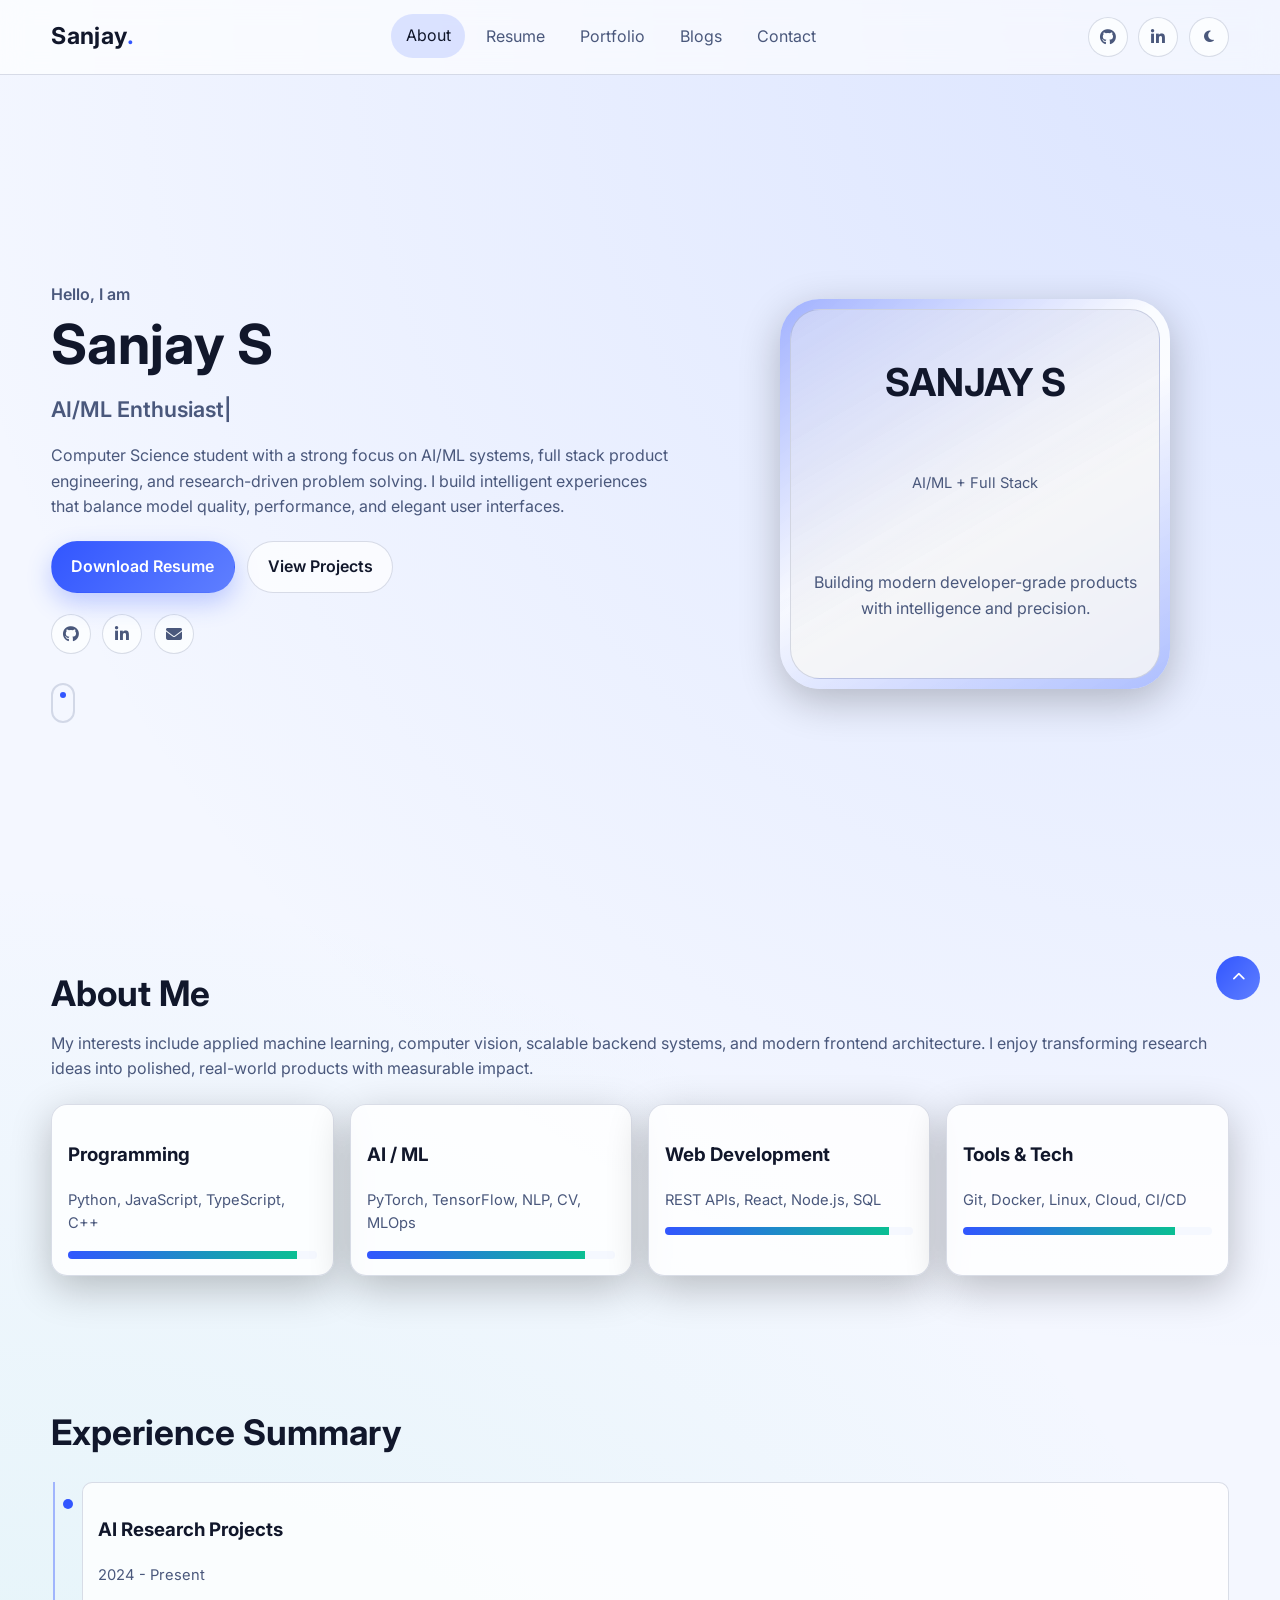
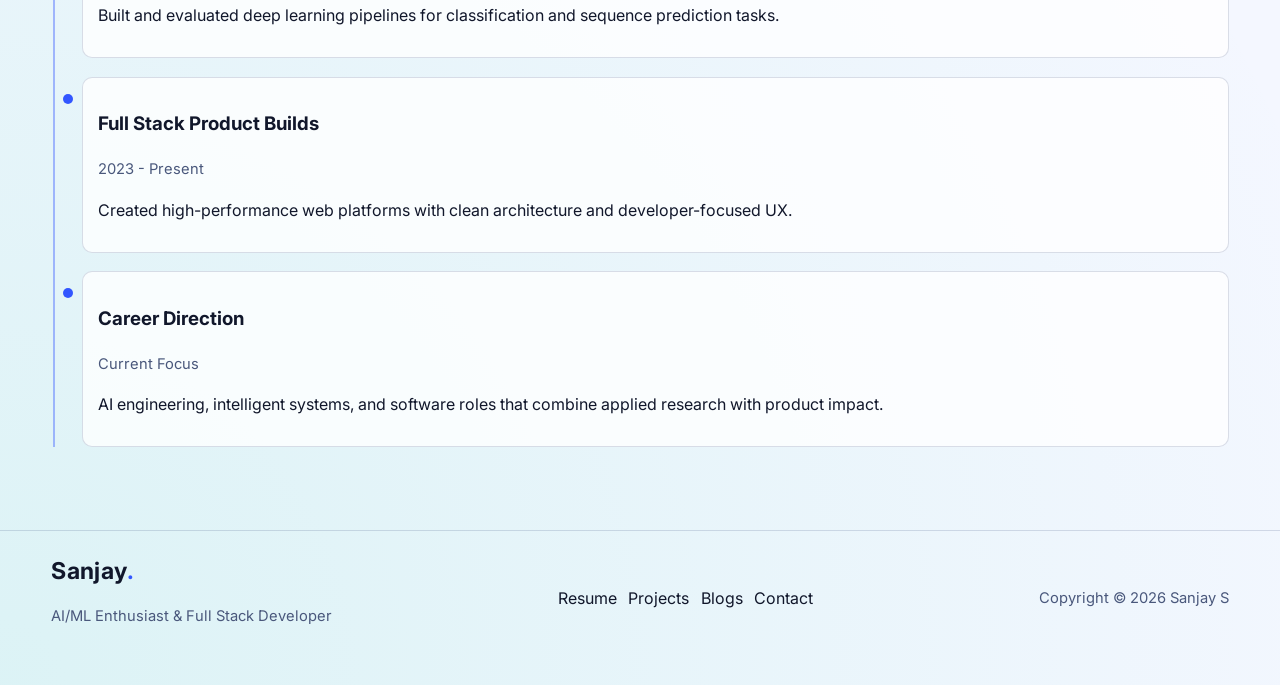
==== index.html @ 52c30c04 "Made the first virsion of the portfolio" ====
<!DOCTYPE html>
<html lang="en">
<head>
    <meta charset="UTF-8">
    <meta name="viewport" content="width=device-width, initial-scale=1.0">
    <meta name="description" content="Sanjay S - Computer Science student and AI/ML developer portfolio.">
    <title>Sanjay S | AI/ML Developer Portfolio</title>
    <link rel="preconnect" href="https://fonts.googleapis.com">
    <link rel="preconnect" href="https://fonts.gstatic.com" crossorigin>
    <link href="https://fonts.googleapis.com/css2?family=Inter:wght@400;500;600;700;800&display=swap" rel="stylesheet">
    <link rel="stylesheet" href="https://cdnjs.cloudflare.com/ajax/libs/font-awesome/6.5.2/css/all.min.css">
    <link rel="stylesheet" href="style.css">
</head>
<body>
    <div class="preloader" data-preloader aria-hidden="true"><span class="loader-ring"></span></div>
    <div class="scroll-progress" data-scroll-progress aria-hidden="true"></div>

    <header class="site-header">
        <nav class="navbar container" aria-label="Main navigation">
            <a class="brand" href="index.html">Sanjay<span>.</span></a>
            <ul class="nav-links" data-nav-links>
                <li><a href="#about">About</a></li>
                <li><a href="pages/resume.html">Resume</a></li>
                <li><a href="pages/portfolio.html">Portfolio</a></li>
                <li><a href="pages/blog.html">Blogs</a></li>
                <li><a href="pages/contact.html">Contact</a></li>
            </ul>
            <div class="nav-actions">
                <a class="icon-btn social-hide" href="https://github.com" target="_blank" rel="noreferrer" aria-label="GitHub">
                    <i class="fa-brands fa-github"></i>
                </a>
                <a class="icon-btn social-hide" href="https://linkedin.com" target="_blank" rel="noreferrer" aria-label="LinkedIn">
                    <i class="fa-brands fa-linkedin-in"></i>
                </a>
                <button class="theme-toggle" data-theme-toggle aria-label="Toggle theme"><i class="fa-solid fa-moon"></i></button>
                <button class="menu-btn" data-menu-btn aria-expanded="false" aria-label="Toggle menu"><i class="fa-solid fa-bars"></i></button>
            </div>
        </nav>
    </header>

    <main class="main">
        <section class="hero container" id="about">
            <div class="hero-grid">
                <div data-reveal>
                    <p class="eyebrow">Hello, I am</p>
                    <h1>Sanjay S</h1>
                    <p class="typing-line"><span data-typing></span><span class="cursor">|</span></p>
                    <p>
                        Computer Science student with a strong focus on AI/ML systems, full stack product engineering,
                        and research-driven problem solving. I build intelligent experiences that balance model quality,
                        performance, and elegant user interfaces.
                    </p>
                    <div class="btn-row">
                        <a class="btn btn-primary" href="assets/resume/sanjay-resume.pdf">Download Resume</a>
                        <a class="btn btn-ghost" href="pages/portfolio.html">View Projects</a>
                    </div>
                    <div class="social-row">
                        <a class="icon-btn" href="https://github.com" target="_blank" rel="noreferrer" aria-label="GitHub">
                            <i class="fa-brands fa-github"></i>
                        </a>
                        <a class="icon-btn" href="https://linkedin.com" target="_blank" rel="noreferrer" aria-label="LinkedIn">
                            <i class="fa-brands fa-linkedin-in"></i>
                        </a>
                        <a class="icon-btn" href="mailto:sanjay@example.com" aria-label="Email">
                            <i class="fa-solid fa-envelope"></i>
                        </a>
                    </div>
                    <div class="scroll-indicator" aria-hidden="true"></div>
                </div>
                <div class="avatar-wrap" data-reveal>
                    <div class="avatar">
                        <strong>SANJAY S</strong>
                        <p class="meta">AI/ML + Full Stack</p>
                        <p>Building modern developer-grade products with intelligence and precision.</p>
                    </div>
                </div>
            </div>
        </section>

        <section class="container" id="intro" data-reveal>
            <h2 class="section-title">About Me</h2>
            <p class="section-lead">
                My interests include applied machine learning, computer vision, scalable backend systems, and modern frontend architecture.
                I enjoy transforming research ideas into polished, real-world products with measurable impact.
            </p>
            <div class="grid skills-grid">
                <article class="card">
                    <h3>Programming</h3>
                    <p class="meta">Python, JavaScript, TypeScript, C++</p>
                    <div class="skill-bar"><div class="skill-fill" data-width="92%"></div></div>
                </article>
                <article class="card">
                    <h3>AI / ML</h3>
                    <p class="meta">PyTorch, TensorFlow, NLP, CV, MLOps</p>
                    <div class="skill-bar"><div class="skill-fill" data-width="88%"></div></div>
                </article>
                <article class="card">
                    <h3>Web Development</h3>
                    <p class="meta">REST APIs, React, Node.js, SQL</p>
                    <div class="skill-bar"><div class="skill-fill" data-width="90%"></div></div>
                </article>
                <article class="card">
                    <h3>Tools & Tech</h3>
                    <p class="meta">Git, Docker, Linux, Cloud, CI/CD</p>
                    <div class="skill-bar"><div class="skill-fill" data-width="85%"></div></div>
                </article>
            </div>
        </section>

        <section class="container" id="experience" data-reveal>
            <h2 class="section-title">Experience Summary</h2>
            <div class="timeline">
                <article class="timeline-item">
                    <h3>AI Research Projects</h3>
                    <p class="meta">2024 - Present</p>
                    <p>Built and evaluated deep learning pipelines for classification and sequence prediction tasks.</p>
                </article>
                <article class="timeline-item">
                    <h3>Full Stack Product Builds</h3>
                    <p class="meta">2023 - Present</p>
                    <p>Created high-performance web platforms with clean architecture and developer-focused UX.</p>
                </article>
                <article class="timeline-item">
                    <h3>Career Direction</h3>
                    <p class="meta">Current Focus</p>
                    <p>AI engineering, intelligent systems, and software roles that combine applied research with product impact.</p>
                </article>
            </div>
        </section>
    </main>

    <footer class="site-footer">
        <div class="container footer-grid">
            <div>
                <a class="brand" href="index.html">Sanjay<span>.</span></a>
                <p class="meta">AI/ML Enthusiast & Full Stack Developer</p>
            </div>
            <div class="social-row">
                <a href="pages/resume.html">Resume</a>
                <a href="pages/portfolio.html">Projects</a>
                <a href="pages/blog.html">Blogs</a>
                <a href="pages/contact.html">Contact</a>
            </div>
            <p class="meta">Copyright &copy; <span data-year></span> Sanjay S</p>
        </div>
    </footer>

    <button class="back-to-top" data-back-to-top aria-label="Back to top">
        <i class="fa-solid fa-chevron-up"></i>
    </button>

    <script src="script.js"></script>
</body>
</html>
---- style.css ----
:root {
    --font-family: "Inter", "Poppins", sans-serif;
    --radius-sm: 10px;
    --radius-md: 16px;
    --radius-lg: 24px;
    --nav-height: 74px;
    --container-width: min(1200px, 92vw);
    --transition: 240ms ease;
    --shadow-soft: 0 12px 40px rgba(0, 0, 0, 0.24);
}

body[data-theme="dark"] {
    --bg: #060913;
    --bg-elev: rgba(16, 23, 40, 0.62);
    --bg-card: rgba(14, 19, 32, 0.72);
    --text: #ecf0ff;
    --text-soft: #aeb8db;
    --line: rgba(173, 185, 255, 0.2);
    --primary: #77e4ff;
    --secondary: #8e9eff;
    --accent: #73ffc8;
    --gradient: radial-gradient(circle at top right, rgba(119, 228, 255, 0.18), transparent 48%),
        radial-gradient(circle at bottom left, rgba(142, 158, 255, 0.16), transparent 54%),
        #060913;
}

body[data-theme="light"] {
    --bg: #f4f7ff;
    --bg-elev: rgba(255, 255, 255, 0.74);
    --bg-card: rgba(255, 255, 255, 0.84);
    --text: #11172b;
    --text-soft: #4a587c;
    --line: rgba(36, 53, 104, 0.16);
    --primary: #3256ff;
    --secondary: #5f7fff;
    --accent: #0abf93;
    --gradient: radial-gradient(circle at top right, rgba(102, 139, 255, 0.18), transparent 52%),
        radial-gradient(circle at bottom left, rgba(73, 217, 188, 0.14), transparent 54%),
        #f4f7ff;
}

*,
*::before,
*::after {
    box-sizing: border-box;
}

html {
    scroll-behavior: smooth;
}

body {
    margin: 0;
    font-family: var(--font-family);
    background: var(--gradient);
    color: var(--text);
    line-height: 1.6;
    transition: background 350ms ease, color var(--transition);
    min-height: 100vh;
}

body.nav-open {
    overflow: hidden;
}

a {
    color: inherit;
    text-decoration: none;
}

img {
    display: block;
    max-width: 100%;
}

.container {
    width: var(--container-width);
    margin-inline: auto;
}

.preloader {
    position: fixed;
    inset: 0;
    background: var(--bg);
    display: grid;
    place-items: center;
    z-index: 2000;
    transition: opacity 300ms ease, visibility 300ms ease;
}

.preloader.hidden {
    opacity: 0;
    visibility: hidden;
}

.loader-ring {
    width: 54px;
    height: 54px;
    border-radius: 50%;
    border: 4px solid transparent;
    border-top-color: var(--primary);
    border-right-color: var(--secondary);
    animation: spin 0.8s linear infinite;
}

.scroll-progress {
    position: fixed;
    top: 0;
    left: 0;
    width: 0;
    height: 3px;
    background: linear-gradient(90deg, var(--primary), var(--accent));
    z-index: 1400;
}

.site-header {
    position: sticky;
    top: 0;
    z-index: 1200;
    backdrop-filter: blur(14px);
    background: color-mix(in oklab, var(--bg-elev), transparent 14%);
    border-bottom: 1px solid var(--line);
}

.navbar {
    min-height: var(--nav-height);
    display: flex;
    align-items: center;
    justify-content: space-between;
    gap: 1rem;
}

.brand {
    font-size: 1.45rem;
    font-weight: 700;
    letter-spacing: 0.4px;
}

.brand span {
    color: var(--primary);
}

.nav-links {
    display: flex;
    align-items: center;
    gap: 0.4rem;
    list-style: none;
    margin: 0;
    padding: 0;
}

.nav-links a {
    display: inline-block;
    padding: 0.55rem 0.9rem;
    border-radius: 999px;
    color: var(--text-soft);
    transition: color var(--transition), background var(--transition), transform var(--transition);
}

.nav-links a:hover,
.nav-links a.active {
    color: var(--text);
    background: color-mix(in oklab, var(--primary), transparent 85%);
    transform: translateY(-1px);
}

.nav-actions {
    display: flex;
    align-items: center;
    gap: 0.65rem;
}

.icon-btn,
.menu-btn,
.theme-toggle {
    width: 40px;
    height: 40px;
    display: grid;
    place-items: center;
    border-radius: 50%;
    border: 1px solid var(--line);
    color: var(--text-soft);
    background: color-mix(in oklab, var(--bg-card), transparent 25%);
    cursor: pointer;
    transition: transform var(--transition), color var(--transition), border-color var(--transition);
}

.icon-btn:hover,
.menu-btn:hover,
.theme-toggle:hover {
    color: var(--text);
    border-color: color-mix(in oklab, var(--primary), transparent 50%);
    transform: translateY(-2px);
}

.menu-btn {
    display: none;
}

.main {
    padding-top: 2.2rem;
}

.hero {
    min-height: calc(100vh - var(--nav-height) - 2.2rem);
    display: grid;
    align-items: center;
    padding: 2rem 0 3.4rem;
}

.hero-grid {
    display: grid;
    grid-template-columns: 1.1fr 0.9fr;
    align-items: center;
    gap: clamp(1.8rem, 4vw, 3.8rem);
}

.eyebrow {
    color: var(--accent);
    font-weight: 600;
    margin-bottom: 0.35rem;
}

h1 {
    margin: 0;
    font-size: clamp(2rem, 5vw, 3.45rem);
    line-height: 1.15;
}

.typing-line {
    margin: 1rem 0;
    font-size: clamp(1rem, 2.8vw, 1.35rem);
    color: var(--primary);
    min-height: 1.9rem;
    font-weight: 600;
}

.typing-line .cursor {
    display: inline-block;
    animation: blink 0.8s steps(2) infinite;
}

.hero p {
    color: var(--text-soft);
    max-width: 62ch;
}

.btn-row {
    display: flex;
    flex-wrap: wrap;
    gap: 0.8rem;
    margin: 1.35rem 0;
}

.btn {
    position: relative;
    overflow: hidden;
    border: 1px solid transparent;
    border-radius: 999px;
    padding: 0.74rem 1.2rem;
    font-weight: 600;
    transition: transform var(--transition), box-shadow var(--transition), border-color var(--transition);
}

.btn-primary {
    background: linear-gradient(130deg, var(--primary), var(--secondary));
    color: #fff;
    box-shadow: 0 10px 24px color-mix(in oklab, var(--primary), transparent 72%);
}

.btn-ghost {
    border-color: var(--line);
    color: var(--text);
    background: color-mix(in oklab, var(--bg-card), transparent 20%);
}

.btn:hover {
    transform: translateY(-2px);
}

.ripple {
    position: absolute;
    border-radius: 50%;
    transform: scale(0);
    animation: ripple 650ms ease-out;
    background: rgba(255, 255, 255, 0.5);
    pointer-events: none;
}

.social-row {
    display: flex;
    align-items: center;
    gap: 0.7rem;
}

.avatar-wrap {
    margin-inline: auto;
    width: min(390px, 82vw);
    aspect-ratio: 1 / 1;
    border-radius: 40px;
    padding: 10px;
    background: linear-gradient(140deg, color-mix(in oklab, var(--primary), transparent 55%), transparent 45%),
        linear-gradient(330deg, color-mix(in oklab, var(--secondary), transparent 50%), transparent 52%),
        var(--bg-card);
    box-shadow: var(--shadow-soft);
    animation: float 4.2s ease-in-out infinite;
}

.avatar {
    height: 100%;
    border-radius: 30px;
    background: linear-gradient(150deg, color-mix(in oklab, var(--primary), transparent 82%), transparent 60%),
        color-mix(in oklab, var(--bg-card), #000 2%);
    border: 1px solid var(--line);
    display: grid;
    place-items: center;
    text-align: center;
    padding: 1.2rem;
}

.avatar strong {
    font-size: clamp(1.7rem, 4vw, 2.4rem);
}

.scroll-indicator {
    margin-top: 1.8rem;
    width: 24px;
    height: 40px;
    border: 2px solid var(--line);
    border-radius: 24px;
    position: relative;
}

.scroll-indicator::before {
    content: "";
    position: absolute;
    top: 7px;
    left: 50%;
    width: 6px;
    height: 6px;
    border-radius: 50%;
    transform: translateX(-50%);
    background: var(--primary);
    animation: wheel 1.6s infinite;
}

section {
    padding: 4rem 0;
}

.section-title {
    font-size: clamp(1.45rem, 3.2vw, 2.2rem);
    margin: 0 0 0.6rem;
}

.section-lead {
    margin: 0 0 1.4rem;
    color: var(--text-soft);
}

.grid {
    display: grid;
    gap: 1rem;
}

.skills-grid {
    grid-template-columns: repeat(auto-fit, minmax(220px, 1fr));
}

.card {
    background: color-mix(in oklab, var(--bg-card), transparent 4%);
    border: 1px solid var(--line);
    border-radius: var(--radius-md);
    padding: 1rem;
    box-shadow: var(--shadow-soft);
    transition: transform var(--transition), border-color var(--transition);
}

.card:hover {
    transform: translateY(-3px);
    border-color: color-mix(in oklab, var(--primary), transparent 55%);
}

.skill-bar {
    height: 8px;
    border-radius: 999px;
    background: color-mix(in oklab, var(--bg), #fff 10%);
    overflow: hidden;
    margin-top: 0.65rem;
}

.skill-fill {
    width: 0;
    height: 100%;
    background: linear-gradient(90deg, var(--primary), var(--accent));
    transition: width 1s ease;
}

.timeline {
    position: relative;
    margin-top: 1.4rem;
    padding-left: 1.2rem;
}

.timeline::before {
    content: "";
    position: absolute;
    left: 2px;
    top: 0;
    bottom: 0;
    width: 2px;
    background: color-mix(in oklab, var(--primary), transparent 60%);
}

.timeline-item {
    position: relative;
    margin: 0 0 1.15rem 0.7rem;
    padding: 0.8rem 0.95rem;
    border: 1px solid var(--line);
    border-radius: var(--radius-sm);
    background: color-mix(in oklab, var(--bg-card), transparent 8%);
}

.timeline-item::before {
    content: "";
    position: absolute;
    left: -1.25rem;
    top: 1rem;
    width: 10px;
    height: 10px;
    border-radius: 50%;
    background: var(--primary);
}

.control-row {
    display: flex;
    flex-wrap: wrap;
    gap: 0.65rem;
    margin-bottom: 1rem;
}

input,
textarea,
select {
    width: 100%;
    font: inherit;
    color: inherit;
    background: color-mix(in oklab, var(--bg-card), transparent 8%);
    border: 1px solid var(--line);
    border-radius: var(--radius-sm);
    padding: 0.7rem 0.8rem;
}

input:focus,
textarea:focus,
select:focus {
    outline: none;
    border-color: color-mix(in oklab, var(--primary), transparent 40%);
}

.chip {
    border: 1px solid var(--line);
    background: color-mix(in oklab, var(--bg-card), transparent 12%);
    color: var(--text-soft);
    border-radius: 999px;
    padding: 0.42rem 0.85rem;
    cursor: pointer;
    transition: all var(--transition);
}

.chip.active,
.chip:hover {
    color: var(--text);
    border-color: color-mix(in oklab, var(--primary), transparent 50%);
}

.projects-grid,
.blog-grid {
    grid-template-columns: repeat(auto-fit, minmax(260px, 1fr));
}

.project-image,
.blog-thumb {
    border-radius: var(--radius-sm);
    margin-bottom: 0.8rem;
    aspect-ratio: 16 / 9;
    display: grid;
    place-items: center;
    border: 1px solid var(--line);
    background: linear-gradient(130deg, color-mix(in oklab, var(--primary), transparent 80%), transparent 52%),
        color-mix(in oklab, var(--bg-card), transparent 8%);
    color: var(--text-soft);
    font-weight: 600;
}

.meta {
    color: var(--text-soft);
    font-size: 0.92rem;
}

.modal {
    position: fixed;
    inset: 0;
    display: none;
    place-items: center;
    background: rgba(0, 0, 0, 0.6);
    z-index: 1600;
    padding: 1rem;
}

.modal.open {
    display: grid;
}

.modal-card {
    width: min(720px, 92vw);
    border-radius: var(--radius-md);
    border: 1px solid var(--line);
    background: var(--bg);
    padding: 1.2rem;
}

.contact-grid {
    grid-template-columns: repeat(auto-fit, minmax(260px, 1fr));
}

.contact-form .grid {
    grid-template-columns: repeat(2, minmax(0, 1fr));
}

.contact-form .grid .full {
    grid-column: 1 / -1;
}

.error {
    color: #ff7d95;
    font-size: 0.82rem;
    min-height: 1.1rem;
    margin-top: 0.35rem;
}

.site-footer {
    border-top: 1px solid var(--line);
    padding: 1.4rem 0 2.6rem;
}

.footer-grid {
    display: flex;
    flex-wrap: wrap;
    justify-content: space-between;
    gap: 1rem;
    align-items: center;
}

.back-to-top {
    position: fixed;
    right: 20px;
    bottom: 20px;
    width: 44px;
    height: 44px;
    display: grid;
    place-items: center;
    border-radius: 50%;
    background: linear-gradient(130deg, var(--primary), var(--secondary));
    color: #fff;
    border: none;
    cursor: pointer;
    transform: translateY(120px);
    transition: transform 260ms ease;
    z-index: 1300;
}

.back-to-top.show {
    transform: translateY(0);
}

[data-reveal] {
    opacity: 0;
    transform: translateY(18px);
    transition: opacity 560ms ease, transform 560ms ease;
}

[data-reveal].visible {
    opacity: 1;
    transform: translateY(0);
}

@media (max-width: 980px) {
    .menu-btn {
        display: grid;
    }

    .nav-links {
        position: fixed;
        top: var(--nav-height);
        left: 0;
        right: 0;
        display: grid;
        gap: 0;
        padding: 0.8rem 1rem 1.2rem;
        background: color-mix(in oklab, var(--bg), transparent 10%);
        border-bottom: 1px solid var(--line);
        transform: translateY(-120%);
        transition: transform 280ms ease;
    }

    .nav-links.open {
        transform: translateY(0);
    }

    .hero-grid {
        grid-template-columns: 1fr;
    }

    .hero {
        padding-top: 1rem;
    }
}

@media (max-width: 700px) {
    .contact-form .grid {
        grid-template-columns: 1fr;
    }

    .icon-btn.social-hide {
        display: none;
    }
}

@keyframes spin {
    to {
        transform: rotate(360deg);
    }
}

@keyframes float {
    0%,
    100% {
        transform: translateY(0);
    }
    50% {
        transform: translateY(-10px);
    }
}

@keyframes wheel {
    0% {
        opacity: 0;
        transform: translate(-50%, 0);
    }
    50% {
        opacity: 1;
    }
    100% {
        opacity: 0;
        transform: translate(-50%, 14px);
    }
}

@keyframes blink {
    50% {
        opacity: 0;
    }
}

@keyframes ripple {
    to {
        transform: scale(4);
        opacity: 0;
    }
}
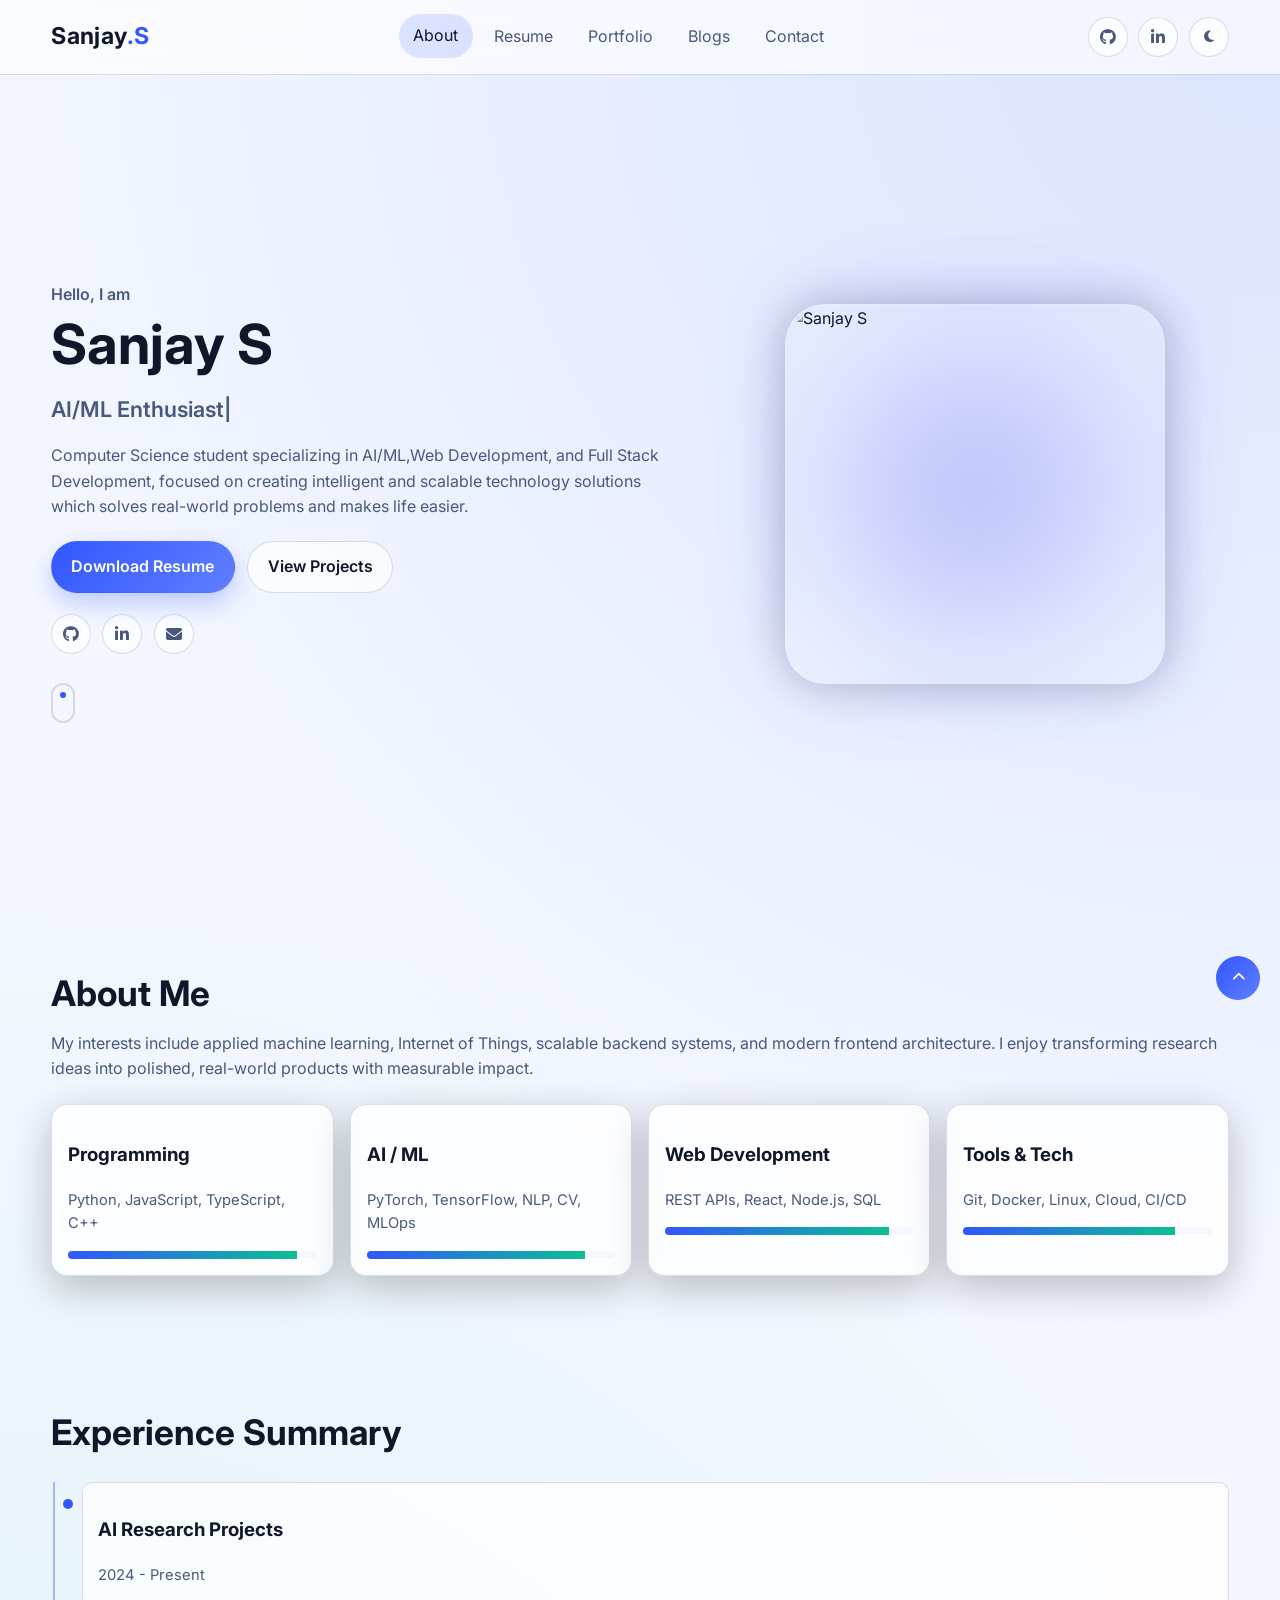
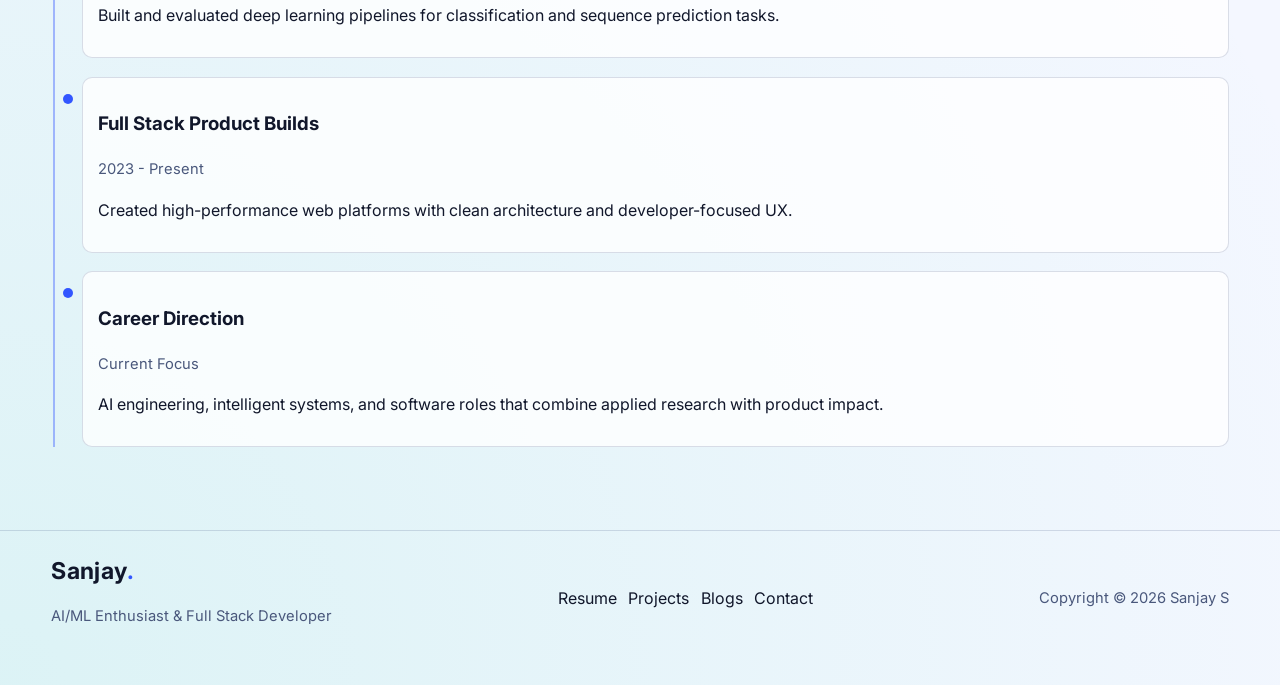
==== commit 10b47365: "Added the image and completed the minor works" ====
--- a/index.html
+++ b/index.html
@@ -17,7 +17,7 @@
 
     <header class="site-header">
         <nav class="navbar container" aria-label="Main navigation">
-            <a class="brand" href="index.html">Sanjay<span>.</span></a>
+            <a class="brand" href="index.html">Sanjay<span>.S</span></a>
             <ul class="nav-links" data-nav-links>
                 <li><a href="#about">About</a></li>
                 <li><a href="pages/resume.html">Resume</a></li>
@@ -26,10 +26,10 @@
                 <li><a href="pages/contact.html">Contact</a></li>
             </ul>
             <div class="nav-actions">
-                <a class="icon-btn social-hide" href="https://github.com" target="_blank" rel="noreferrer" aria-label="GitHub">
+                <a class="icon-btn social-hide" href="https://github.com/Sanjay1266" target="_blank" rel="noreferrer" aria-label="GitHub">
                     <i class="fa-brands fa-github"></i>
                 </a>
-                <a class="icon-btn social-hide" href="https://linkedin.com" target="_blank" rel="noreferrer" aria-label="LinkedIn">
+                <a class="icon-btn social-hide" href="https://www.linkedin.com/in/sanjaysundaram1266/" target="_blank" rel="noreferrer" aria-label="LinkedIn">
                     <i class="fa-brands fa-linkedin-in"></i>
                 </a>
                 <button class="theme-toggle" data-theme-toggle aria-label="Toggle theme"><i class="fa-solid fa-moon"></i></button>
@@ -46,41 +46,43 @@
                     <h1>Sanjay S</h1>
                     <p class="typing-line"><span data-typing></span><span class="cursor">|</span></p>
                     <p>
-                        Computer Science student with a strong focus on AI/ML systems, full stack product engineering,
-                        and research-driven problem solving. I build intelligent experiences that balance model quality,
-                        performance, and elegant user interfaces.
+                     Computer Science student specializing in AI/ML,Web Development, and Full Stack Development, focused on creating intelligent and scalable technology solutions which solves real-world problems and makes life easier.
                     </p>
                     <div class="btn-row">
-                        <a class="btn btn-primary" href="assets/resume/sanjay-resume.pdf">Download Resume</a>
+                        <a class="btn btn-primary"target="_blank" href="assets\resume\Sanjay's_Resume.pdf">Download Resume</a>
                         <a class="btn btn-ghost" href="pages/portfolio.html">View Projects</a>
                     </div>
                     <div class="social-row">
-                        <a class="icon-btn" href="https://github.com" target="_blank" rel="noreferrer" aria-label="GitHub">
+                        <a class="icon-btn" href="https://github.com/Sanjay1266" target="_blank" rel="noreferrer" aria-label="GitHub">
                             <i class="fa-brands fa-github"></i>
                         </a>
-                        <a class="icon-btn" href="https://linkedin.com" target="_blank" rel="noreferrer" aria-label="LinkedIn">
+                        <a class="icon-btn" href="https://www.linkedin.com/in/sanjaysundaram1266/" target="_blank" rel="noreferrer" aria-label="LinkedIn">
                             <i class="fa-brands fa-linkedin-in"></i>
                         </a>
-                        <a class="icon-btn" href="mailto:sanjay@example.com" aria-label="Email">
+                        <a class="icon-btn" href="sanjaysundaram50@gmail.com" aria-label="Email">
                             <i class="fa-solid fa-envelope"></i>
                         </a>
                     </div>
                     <div class="scroll-indicator" aria-hidden="true"></div>
                 </div>
-                <div class="avatar-wrap" data-reveal>
-                    <div class="avatar">
-                        <strong>SANJAY S</strong>
-                        <p class="meta">AI/ML + Full Stack</p>
-                        <p>Building modern developer-grade products with intelligence and precision.</p>
-                    </div>
-                </div>
+                <div class="profile-image-container" data-reveal>
+
+    <div class="profile-image-glow"></div>
+
+    <div class="profile-image-box">
+
+        <img src="assets/images/Profile_Pic.JPG" alt="Sanjay S">
+
+    </div>
+
+</div>
             </div>
         </section>
 
         <section class="container" id="intro" data-reveal>
             <h2 class="section-title">About Me</h2>
             <p class="section-lead">
-                My interests include applied machine learning, computer vision, scalable backend systems, and modern frontend architecture.
+                My interests include applied machine learning, Internet of Things, scalable backend systems, and modern frontend architecture.
                 I enjoy transforming research ideas into polished, real-world products with measurable impact.
             </p>
             <div class="grid skills-grid">
--- a/style.css
+++ b/style.css
@@ -7,6 +7,134 @@
     --container-width: min(1200px, 92vw);
     --transition: 240ms ease;
     --shadow-soft: 0 12px 40px rgba(0, 0, 0, 0.24);
+}
+/* ================= PROFILE IMAGE ================= */
+
+.profile-image-container{
+    position: relative;
+    display: flex;
+    justify-content: center;
+    align-items: center;
+}
+
+.profile-image-box{
+    position: relative;
+    width: 380px;
+    height: 380px;
+    border-radius: 40px;
+    overflow: hidden;
+    z-index: 2;
+
+    backdrop-filter: blur(20px);
+
+    border: 2px solid rgba(255,255,255,0.1);
+
+    animation: floatImage 5s ease-in-out infinite;
+
+    box-shadow:
+    0 0 40px rgba(0,0,0,0.2),
+    0 0 80px rgba(99,102,241,0.2);
+}
+
+.profile-image-box img{
+    width: 100%;
+    height: 100%;
+    object-fit: cover;
+}
+
+/* Glow Effect */
+
+.profile-image-glow{
+    position: absolute;
+
+    width: 420px;
+    height: 420px;
+
+    background: radial-gradient(
+        circle,
+        rgba(99,102,241,0.35),
+        transparent 70%
+    );
+
+    filter: blur(40px);
+
+    z-index: 1;
+
+    animation: pulseGlow 4s infinite alternate;
+}
+
+/* Floating Animation */
+
+@keyframes floatImage{
+
+    0%{
+        transform: translateY(0px);
+    }
+
+    50%{
+        transform: translateY(-15px);
+    }
+
+    100%{
+        transform: translateY(0px);
+    }
+}
+
+/* Glow Animation */
+
+@keyframes pulseGlow{
+
+    from{
+        transform: scale(1);
+        opacity: 0.7;
+    }
+
+    to{
+        transform: scale(1.1);
+        opacity: 1;
+    }
+}
+
+/* ================= RESPONSIVE ================= */
+
+@media(max-width: 992px){
+
+    .profile-image-box{
+        width: 320px;
+        height: 320px;
+    }
+
+    .profile-image-glow{
+        width: 360px;
+        height: 360px;
+    }
+}
+
+@media(max-width: 768px){
+
+    .profile-image-box{
+        width: 260px;
+        height: 260px;
+        border-radius: 30px;
+    }
+
+    .profile-image-glow{
+        width: 300px;
+        height: 300px;
+    }
+}
+
+@media(max-width: 480px){
+
+    .profile-image-box{
+        width: 220px;
+        height: 220px;
+    }
+
+    .profile-image-glow{
+        width: 250px;
+        height: 250px;
+    }
 }
 
 body[data-theme="dark"] {
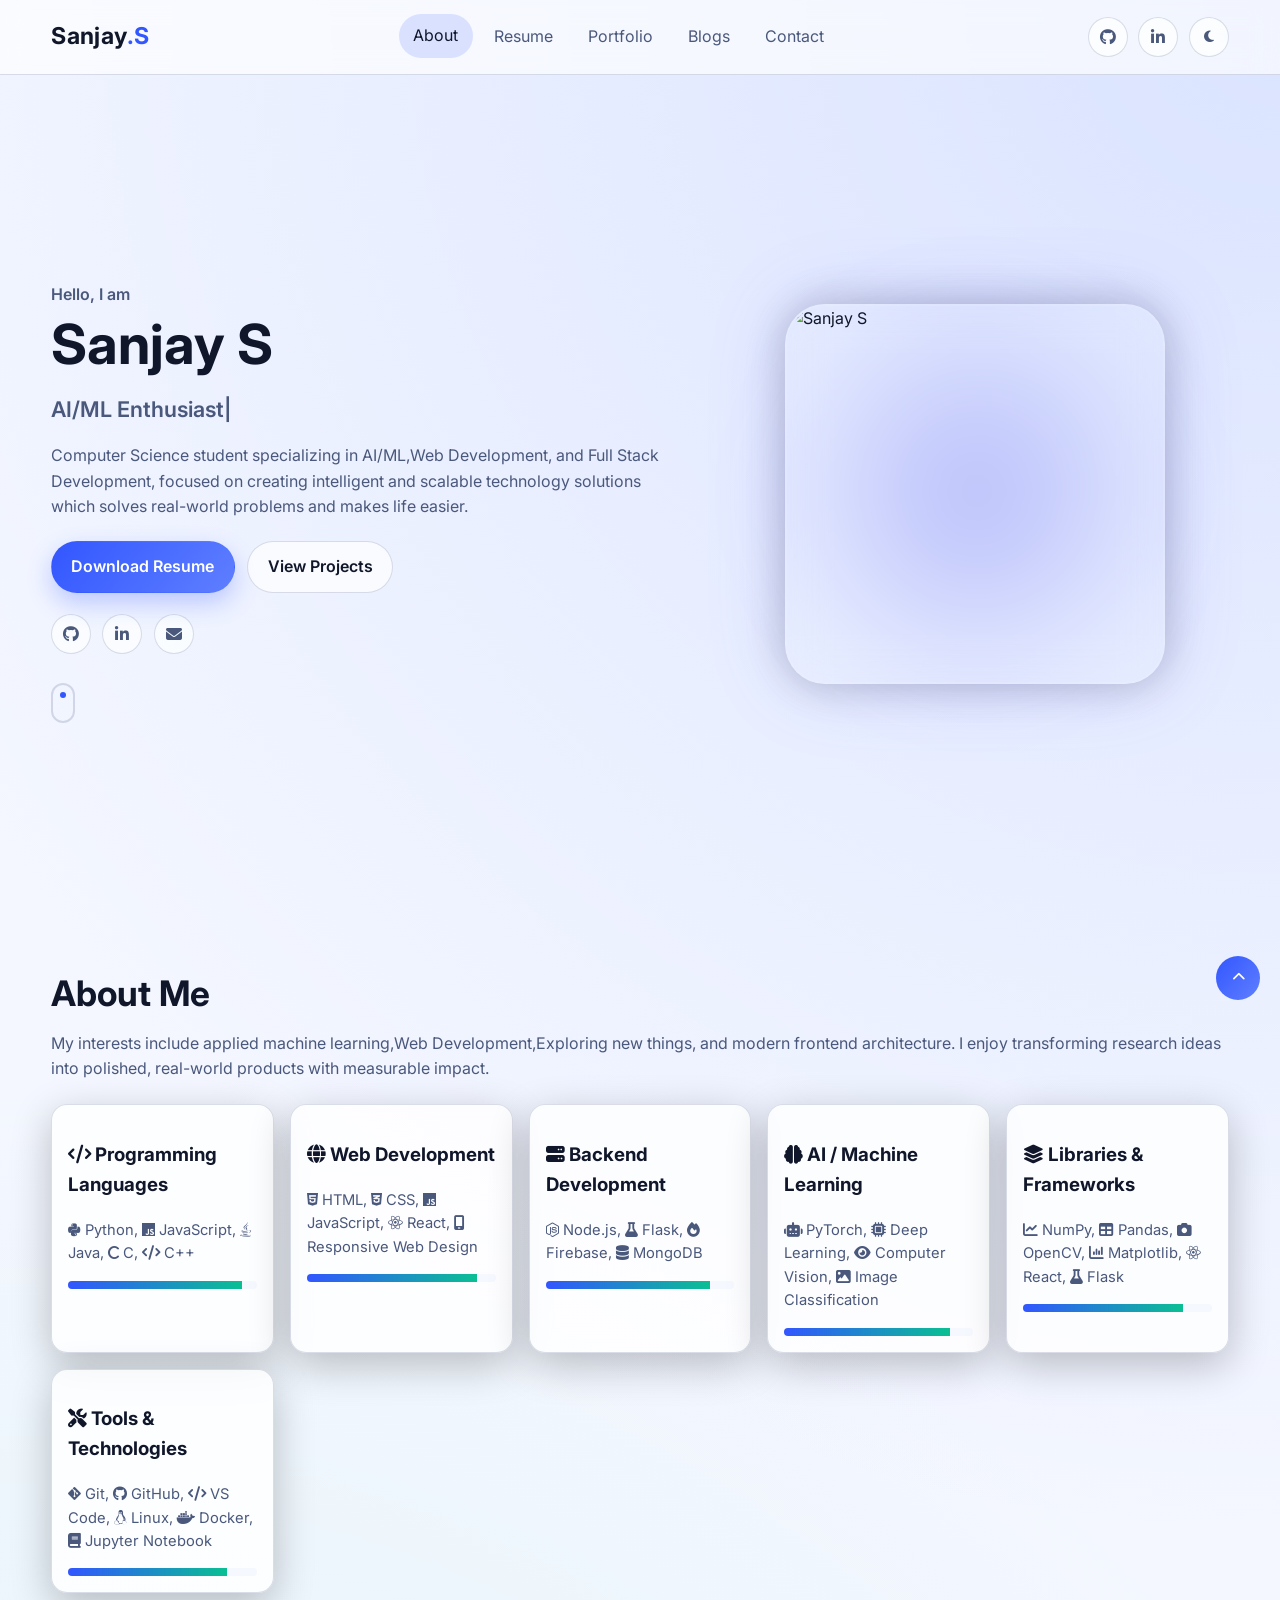
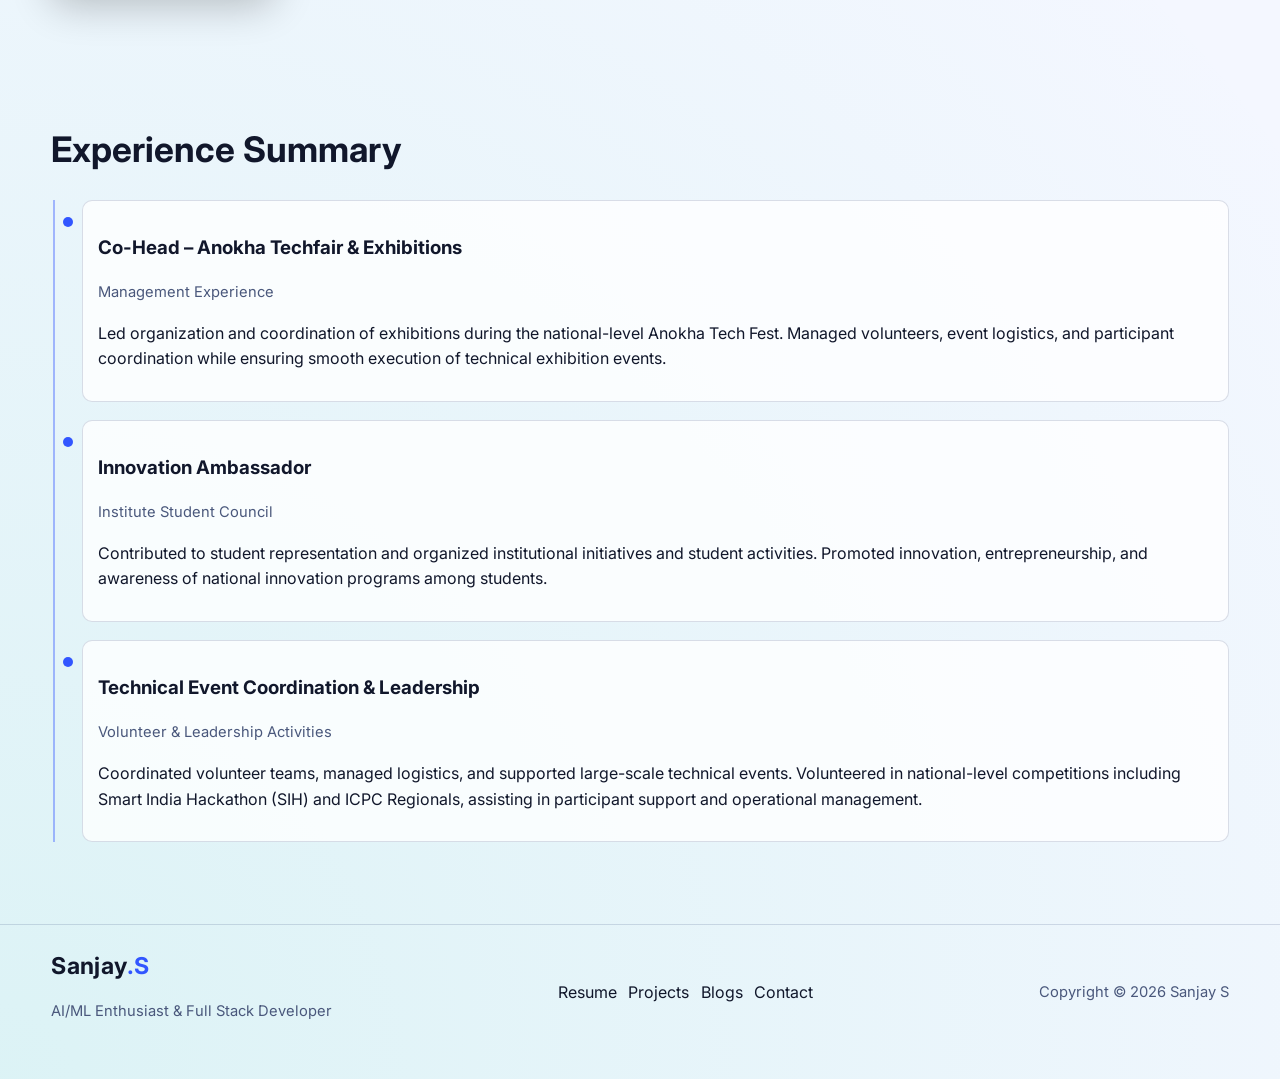
==== commit 10016732: "Completed the About page and made some of the ui chages on the Resume area" ====
--- a/index.html
+++ b/index.html
@@ -1,156 +1,309 @@
-<!DOCTYPE html>
+<!doctype html>
 <html lang="en">
-<head>
-    <meta charset="UTF-8">
-    <meta name="viewport" content="width=device-width, initial-scale=1.0">
-    <meta name="description" content="Sanjay S - Computer Science student and AI/ML developer portfolio.">
+  <head>
+    <meta charset="UTF-8" />
+    <meta name="viewport" content="width=device-width, initial-scale=1.0" />
+    <meta
+      name="description"
+      content="Sanjay S - Computer Science student and AI/ML developer portfolio."
+    />
     <title>Sanjay S | AI/ML Developer Portfolio</title>
-    <link rel="preconnect" href="https://fonts.googleapis.com">
-    <link rel="preconnect" href="https://fonts.gstatic.com" crossorigin>
-    <link href="https://fonts.googleapis.com/css2?family=Inter:wght@400;500;600;700;800&display=swap" rel="stylesheet">
-    <link rel="stylesheet" href="https://cdnjs.cloudflare.com/ajax/libs/font-awesome/6.5.2/css/all.min.css">
-    <link rel="stylesheet" href="style.css">
-</head>
-<body>
-    <div class="preloader" data-preloader aria-hidden="true"><span class="loader-ring"></span></div>
+    <link rel="preconnect" href="https://fonts.googleapis.com" />
+    <link rel="preconnect" href="https://fonts.gstatic.com" crossorigin />
+    <link
+      rel="stylesheet"
+      href="https://cdnjs.cloudflare.com/ajax/libs/font-awesome/6.5.1/css/all.min.css"
+    />
+    <link
+      href="https://fonts.googleapis.com/css2?family=Inter:wght@400;500;600;700;800&display=swap"
+      rel="stylesheet"
+    />
+    <link
+      rel="stylesheet"
+      href="https://cdnjs.cloudflare.com/ajax/libs/font-awesome/6.5.2/css/all.min.css"
+    />
+    <link rel="stylesheet" href="style.css" />
+  </head>
+  <body>
+    <div class="preloader" data-preloader aria-hidden="true">
+      <span class="loader-ring"></span>
+    </div>
     <div class="scroll-progress" data-scroll-progress aria-hidden="true"></div>
 
     <header class="site-header">
-        <nav class="navbar container" aria-label="Main navigation">
-            <a class="brand" href="index.html">Sanjay<span>.S</span></a>
-            <ul class="nav-links" data-nav-links>
-                <li><a href="#about">About</a></li>
-                <li><a href="pages/resume.html">Resume</a></li>
-                <li><a href="pages/portfolio.html">Portfolio</a></li>
-                <li><a href="pages/blog.html">Blogs</a></li>
-                <li><a href="pages/contact.html">Contact</a></li>
-            </ul>
-            <div class="nav-actions">
-                <a class="icon-btn social-hide" href="https://github.com/Sanjay1266" target="_blank" rel="noreferrer" aria-label="GitHub">
-                    <i class="fa-brands fa-github"></i>
-                </a>
-                <a class="icon-btn social-hide" href="https://www.linkedin.com/in/sanjaysundaram1266/" target="_blank" rel="noreferrer" aria-label="LinkedIn">
-                    <i class="fa-brands fa-linkedin-in"></i>
-                </a>
-                <button class="theme-toggle" data-theme-toggle aria-label="Toggle theme"><i class="fa-solid fa-moon"></i></button>
-                <button class="menu-btn" data-menu-btn aria-expanded="false" aria-label="Toggle menu"><i class="fa-solid fa-bars"></i></button>
-            </div>
-        </nav>
+      <nav class="navbar container" aria-label="Main navigation">
+        <a class="brand" href="index.html">Sanjay<span>.S</span></a>
+        <ul class="nav-links" data-nav-links>
+          <li><a href="#about">About</a></li>
+          <li><a href="pages/resume.html">Resume</a></li>
+          <li><a href="pages/portfolio.html">Portfolio</a></li>
+          <li><a href="pages/blog.html">Blogs</a></li>
+          <li><a href="pages/contact.html">Contact</a></li>
+        </ul>
+        <div class="nav-actions">
+          <a
+            class="icon-btn social-hide"
+            href="https://github.com/Sanjay1266"
+            target="_blank"
+            rel="noreferrer"
+            aria-label="GitHub"
+          >
+            <i class="fa-brands fa-github"></i>
+          </a>
+          <a
+            class="icon-btn social-hide"
+            href="https://www.linkedin.com/in/sanjaysundaram1266/"
+            target="_blank"
+            rel="noreferrer"
+            aria-label="LinkedIn"
+          >
+            <i class="fa-brands fa-linkedin-in"></i>
+          </a>
+          <button
+            class="theme-toggle"
+            data-theme-toggle
+            aria-label="Toggle theme"
+          >
+            <i class="fa-solid fa-moon"></i>
+          </button>
+          <button
+            class="menu-btn"
+            data-menu-btn
+            aria-expanded="false"
+            aria-label="Toggle menu"
+          >
+            <i class="fa-solid fa-bars"></i>
+          </button>
+        </div>
+      </nav>
     </header>
 
     <main class="main">
-        <section class="hero container" id="about">
-            <div class="hero-grid">
-                <div data-reveal>
-                    <p class="eyebrow">Hello, I am</p>
-                    <h1>Sanjay S</h1>
-                    <p class="typing-line"><span data-typing></span><span class="cursor">|</span></p>
-                    <p>
-                     Computer Science student specializing in AI/ML,Web Development, and Full Stack Development, focused on creating intelligent and scalable technology solutions which solves real-world problems and makes life easier.
-                    </p>
-                    <div class="btn-row">
-                        <a class="btn btn-primary"target="_blank" href="assets\resume\Sanjay's_Resume.pdf">Download Resume</a>
-                        <a class="btn btn-ghost" href="pages/portfolio.html">View Projects</a>
-                    </div>
-                    <div class="social-row">
-                        <a class="icon-btn" href="https://github.com/Sanjay1266" target="_blank" rel="noreferrer" aria-label="GitHub">
-                            <i class="fa-brands fa-github"></i>
-                        </a>
-                        <a class="icon-btn" href="https://www.linkedin.com/in/sanjaysundaram1266/" target="_blank" rel="noreferrer" aria-label="LinkedIn">
-                            <i class="fa-brands fa-linkedin-in"></i>
-                        </a>
-                        <a class="icon-btn" href="sanjaysundaram50@gmail.com" aria-label="Email">
-                            <i class="fa-solid fa-envelope"></i>
-                        </a>
-                    </div>
-                    <div class="scroll-indicator" aria-hidden="true"></div>
-                </div>
-                <div class="profile-image-container" data-reveal>
-
-    <div class="profile-image-glow"></div>
-
-    <div class="profile-image-box">
-
-        <img src="assets/images/Profile_Pic.JPG" alt="Sanjay S">
-
-    </div>
-
-</div>
-            </div>
-        </section>
-
-        <section class="container" id="intro" data-reveal>
-            <h2 class="section-title">About Me</h2>
-            <p class="section-lead">
-                My interests include applied machine learning, Internet of Things, scalable backend systems, and modern frontend architecture.
-                I enjoy transforming research ideas into polished, real-world products with measurable impact.
-            </p>
-            <div class="grid skills-grid">
-                <article class="card">
-                    <h3>Programming</h3>
-                    <p class="meta">Python, JavaScript, TypeScript, C++</p>
-                    <div class="skill-bar"><div class="skill-fill" data-width="92%"></div></div>
-                </article>
-                <article class="card">
-                    <h3>AI / ML</h3>
-                    <p class="meta">PyTorch, TensorFlow, NLP, CV, MLOps</p>
-                    <div class="skill-bar"><div class="skill-fill" data-width="88%"></div></div>
-                </article>
-                <article class="card">
-                    <h3>Web Development</h3>
-                    <p class="meta">REST APIs, React, Node.js, SQL</p>
-                    <div class="skill-bar"><div class="skill-fill" data-width="90%"></div></div>
-                </article>
-                <article class="card">
-                    <h3>Tools & Tech</h3>
-                    <p class="meta">Git, Docker, Linux, Cloud, CI/CD</p>
-                    <div class="skill-bar"><div class="skill-fill" data-width="85%"></div></div>
-                </article>
-            </div>
-        </section>
-
-        <section class="container" id="experience" data-reveal>
-            <h2 class="section-title">Experience Summary</h2>
-            <div class="timeline">
-                <article class="timeline-item">
-                    <h3>AI Research Projects</h3>
-                    <p class="meta">2024 - Present</p>
-                    <p>Built and evaluated deep learning pipelines for classification and sequence prediction tasks.</p>
-                </article>
-                <article class="timeline-item">
-                    <h3>Full Stack Product Builds</h3>
-                    <p class="meta">2023 - Present</p>
-                    <p>Created high-performance web platforms with clean architecture and developer-focused UX.</p>
-                </article>
-                <article class="timeline-item">
-                    <h3>Career Direction</h3>
-                    <p class="meta">Current Focus</p>
-                    <p>AI engineering, intelligent systems, and software roles that combine applied research with product impact.</p>
-                </article>
-            </div>
-        </section>
+      <section class="hero container" id="about">
+        <div class="hero-grid">
+          <div data-reveal>
+            <p class="eyebrow">Hello, I am</p>
+            <h1>Sanjay S</h1>
+            <p class="typing-line">
+              <span data-typing></span><span class="cursor">|</span>
+            </p>
+            <p>
+              Computer Science student specializing in AI/ML,Web Development,
+              and Full Stack Development, focused on creating intelligent and
+              scalable technology solutions which solves real-world problems and
+              makes life easier.
+            </p>
+            <div class="btn-row">
+              <a
+                class="btn btn-primary"
+                target="_blank"
+                href="assets\resume\Sanjay's_Resume.pdf"
+                >Download Resume</a
+              >
+              <a class="btn btn-ghost" href="pages/portfolio.html"
+                >View Projects</a
+              >
+            </div>
+            <div class="social-row">
+              <a
+                class="icon-btn"
+                href="https://github.com/Sanjay1266"
+                target="_blank"
+                rel="noreferrer"
+                aria-label="GitHub"
+              >
+                <i class="fa-brands fa-github"></i>
+              </a>
+              <a
+                class="icon-btn"
+                href="https://www.linkedin.com/in/sanjaysundaram1266/"
+                target="_blank"
+                rel="noreferrer"
+                aria-label="LinkedIn"
+              >
+                <i class="fa-brands fa-linkedin-in"></i>
+              </a>
+              <a
+                class="icon-btn"
+                href="mailto:sanjaysundaram50@gmail.com"
+                aria-label="Email"
+              >
+                <i class="fa-solid fa-envelope"></i>
+              </a>
+            </div>
+            <div class="scroll-indicator" aria-hidden="true"></div>
+          </div>
+          <div class="profile-image-container" data-reveal>
+            <div class="profile-image-glow"></div>
+
+            <div class="profile-image-box">
+              <img src="assets/images/Profile_Pic.JPG" alt="Sanjay S" />
+            </div>
+          </div>
+        </div>
+      </section>
+
+      <section class="container" id="intro" data-reveal>
+        <h2 class="section-title">About Me</h2>
+        <p class="section-lead">
+          My interests include applied machine learning,Web
+          Development,Exploring new things, and modern frontend architecture. I
+          enjoy transforming research ideas into polished, real-world products
+          with measurable impact.
+        </p>
+        <div class="grid skills-grid">
+          <article class="card">
+            <h3><i class="fa-solid fa-code"></i> Programming Languages</h3>
+            <p class="meta">
+              <i class="fa-brands fa-python"></i> Python,
+              <i class="fa-brands fa-js"></i> JavaScript,
+              <i class="fa-brands fa-java"></i> Java,
+              <i class="fa-solid fa-c"></i> C,
+              <i class="fa-solid fa-code"></i> C++
+            </p>
+            <div class="skill-bar">
+              <div class="skill-fill" data-width="92%"></div>
+            </div>
+          </article>
+
+          <article class="card">
+            <h3><i class="fa-solid fa-globe"></i> Web Development</h3>
+            <p class="meta">
+              <i class="fa-brands fa-html5"></i> HTML,
+              <i class="fa-brands fa-css3-alt"></i> CSS,
+              <i class="fa-brands fa-js"></i> JavaScript,
+              <i class="fa-brands fa-react"></i> React,
+              <i class="fa-solid fa-mobile-screen"></i> Responsive Web Design
+            </p>
+            <div class="skill-bar">
+              <div class="skill-fill" data-width="90%"></div>
+            </div>
+          </article>
+
+          <article class="card">
+            <h3><i class="fa-solid fa-server"></i> Backend Development</h3>
+            <p class="meta">
+              <i class="fa-brands fa-node-js"></i> Node.js,
+              <i class="fa-solid fa-flask"></i> Flask,
+              <i class="fa-solid fa-fire"></i> Firebase,
+              <i class="fa-solid fa-database"></i> MongoDB
+            </p>
+            <div class="skill-bar">
+              <div class="skill-fill" data-width="87%"></div>
+            </div>
+          </article>
+
+          <article class="card">
+            <h3><i class="fa-solid fa-brain"></i> AI / Machine Learning</h3>
+            <p class="meta">
+              <i class="fa-solid fa-robot"></i> PyTorch,
+              <i class="fa-solid fa-microchip"></i> Deep Learning,
+              <i class="fa-solid fa-eye"></i> Computer Vision,
+              <i class="fa-solid fa-image"></i> Image Classification
+            </p>
+            <div class="skill-bar">
+              <div class="skill-fill" data-width="88%"></div>
+            </div>
+          </article>
+
+          <article class="card">
+            <h3>
+              <i class="fa-solid fa-layer-group"></i> Libraries & Frameworks
+            </h3>
+            <p class="meta">
+              <i class="fa-solid fa-chart-line"></i> NumPy,
+              <i class="fa-solid fa-table"></i> Pandas,
+              <i class="fa-solid fa-camera"></i> OpenCV,
+              <i class="fa-solid fa-chart-column"></i> Matplotlib,
+              <i class="fa-brands fa-react"></i> React,
+              <i class="fa-solid fa-flask"></i> Flask
+            </p>
+            <div class="skill-bar">
+              <div class="skill-fill" data-width="85%"></div>
+            </div>
+          </article>
+
+          <article class="card">
+            <h3>
+              <i class="fa-solid fa-screwdriver-wrench"></i> Tools &
+              Technologies
+            </h3>
+            <p class="meta">
+              <i class="fa-brands fa-git-alt"></i> Git,
+              <i class="fa-brands fa-github"></i> GitHub,
+              <i class="fa-solid fa-code"></i> VS Code,
+              <i class="fa-brands fa-linux"></i> Linux,
+              <i class="fa-brands fa-docker"></i> Docker,
+              <i class="fa-solid fa-book"></i> Jupyter Notebook
+            </p>
+            <div class="skill-bar">
+              <div class="skill-fill" data-width="84%"></div>
+            </div>
+          </article>
+        </div>
+      </section>
+
+      <section class="container" id="experience" data-reveal>
+        <h2 class="section-title">Experience Summary</h2>
+
+        <div class="timeline">
+          <article class="timeline-item">
+            <h3>Co-Head – Anokha Techfair & Exhibitions</h3>
+            <p class="meta">Management Experience</p>
+            <p>
+              Led organization and coordination of exhibitions during the
+              national-level Anokha Tech Fest. Managed volunteers, event
+              logistics, and participant coordination while ensuring smooth
+              execution of technical exhibition events.
+            </p>
+          </article>
+
+          <article class="timeline-item">
+            <h3>Innovation Ambassador</h3>
+            <p class="meta">Institute Student Council</p>
+            <p>
+              Contributed to student representation and organized institutional
+              initiatives and student activities. Promoted innovation,
+              entrepreneurship, and awareness of national innovation programs
+              among students.
+            </p>
+          </article>
+
+          <article class="timeline-item">
+            <h3>Technical Event Coordination & Leadership</h3>
+            <p class="meta">Volunteer & Leadership Activities</p>
+            <p>
+              Coordinated volunteer teams, managed logistics, and supported
+              large-scale technical events. Volunteered in national-level
+              competitions including Smart India Hackathon (SIH) and ICPC
+              Regionals, assisting in participant support and operational
+              management.
+            </p>
+          </article>
+        </div>
+      </section>
     </main>
 
     <footer class="site-footer">
-        <div class="container footer-grid">
-            <div>
-                <a class="brand" href="index.html">Sanjay<span>.</span></a>
-                <p class="meta">AI/ML Enthusiast & Full Stack Developer</p>
-            </div>
-            <div class="social-row">
-                <a href="pages/resume.html">Resume</a>
-                <a href="pages/portfolio.html">Projects</a>
-                <a href="pages/blog.html">Blogs</a>
-                <a href="pages/contact.html">Contact</a>
-            </div>
-            <p class="meta">Copyright &copy; <span data-year></span> Sanjay S</p>
-        </div>
+      <div class="container footer-grid">
+        <div>
+          <a class="brand" href="index.html">Sanjay<span>.S</span></a>
+          <p class="meta">AI/ML Enthusiast & Full Stack Developer</p>
+        </div>
+        <div class="social-row">
+          <a href="pages/resume.html">Resume</a>
+          <a href="pages/portfolio.html">Projects</a>
+          <a href="pages/blog.html">Blogs</a>
+          <a href="pages/contact.html">Contact</a>
+        </div>
+        <p class="meta">Copyright &copy; <span data-year></span> Sanjay S</p>
+      </div>
     </footer>
 
     <button class="back-to-top" data-back-to-top aria-label="Back to top">
-        <i class="fa-solid fa-chevron-up"></i>
+      <i class="fa-solid fa-chevron-up"></i>
     </button>
 
     <script src="script.js"></script>
-</body>
-</html>+  </body>
+</html>
--- a/style.css
+++ b/style.css
@@ -1,799 +1,866 @@
 :root {
-    --font-family: "Inter", "Poppins", sans-serif;
-    --radius-sm: 10px;
-    --radius-md: 16px;
-    --radius-lg: 24px;
-    --nav-height: 74px;
-    --container-width: min(1200px, 92vw);
-    --transition: 240ms ease;
-    --shadow-soft: 0 12px 40px rgba(0, 0, 0, 0.24);
+  --font-family: "Inter", "Poppins", sans-serif;
+  --radius-sm: 10px;
+  --radius-md: 16px;
+  --radius-lg: 24px;
+  --nav-height: 74px;
+  --container-width: min(1200px, 92vw);
+  --transition: 240ms ease;
+  --shadow-soft: 0 12px 40px rgba(0, 0, 0, 0.24);
 }
 /* ================= PROFILE IMAGE ================= */
 
-.profile-image-container{
-    position: relative;
-    display: flex;
-    justify-content: center;
-    align-items: center;
-}
-
-.profile-image-box{
-    position: relative;
-    width: 380px;
-    height: 380px;
-    border-radius: 40px;
-    overflow: hidden;
-    z-index: 2;
-
-    backdrop-filter: blur(20px);
-
-    border: 2px solid rgba(255,255,255,0.1);
-
-    animation: floatImage 5s ease-in-out infinite;
-
-    box-shadow:
-    0 0 40px rgba(0,0,0,0.2),
-    0 0 80px rgba(99,102,241,0.2);
-}
-
-.profile-image-box img{
-    width: 100%;
-    height: 100%;
-    object-fit: cover;
+.profile-image-container {
+  position: relative;
+  display: flex;
+  justify-content: center;
+  align-items: center;
+}
+
+.profile-image-box {
+  position: relative;
+  width: 380px;
+  height: 380px;
+  border-radius: 40px;
+  overflow: hidden;
+  z-index: 2;
+
+  backdrop-filter: blur(20px);
+
+  border: 2px solid rgba(255, 255, 255, 0.1);
+
+  animation: floatImage 5s ease-in-out infinite;
+
+  box-shadow:
+    0 0 40px rgba(0, 0, 0, 0.2),
+    0 0 80px rgba(99, 102, 241, 0.2);
+}
+
+.profile-image-box img {
+  width: 100%;
+  height: 100%;
+  object-fit: cover;
 }
 
 /* Glow Effect */
 
-.profile-image-glow{
-    position: absolute;
-
-    width: 420px;
-    height: 420px;
-
-    background: radial-gradient(
-        circle,
-        rgba(99,102,241,0.35),
-        transparent 70%
-    );
-
-    filter: blur(40px);
-
-    z-index: 1;
-
-    animation: pulseGlow 4s infinite alternate;
+.profile-image-glow {
+  position: absolute;
+
+  width: 420px;
+  height: 420px;
+
+  background: radial-gradient(
+    circle,
+    rgba(99, 102, 241, 0.35),
+    transparent 70%
+  );
+
+  filter: blur(40px);
+
+  z-index: 1;
+
+  animation: pulseGlow 4s infinite alternate;
 }
 
 /* Floating Animation */
 
-@keyframes floatImage{
-
-    0%{
-        transform: translateY(0px);
-    }
-
-    50%{
-        transform: translateY(-15px);
-    }
-
-    100%{
-        transform: translateY(0px);
-    }
+@keyframes floatImage {
+  0% {
+    transform: translateY(0px);
+  }
+
+  50% {
+    transform: translateY(-15px);
+  }
+
+  100% {
+    transform: translateY(0px);
+  }
 }
 
 /* Glow Animation */
 
-@keyframes pulseGlow{
-
-    from{
-        transform: scale(1);
-        opacity: 0.7;
-    }
-
-    to{
-        transform: scale(1.1);
-        opacity: 1;
-    }
+@keyframes pulseGlow {
+  from {
+    transform: scale(1);
+    opacity: 0.7;
+  }
+
+  to {
+    transform: scale(1.1);
+    opacity: 1;
+  }
 }
 
 /* ================= RESPONSIVE ================= */
 
-@media(max-width: 992px){
-
-    .profile-image-box{
-        width: 320px;
-        height: 320px;
-    }
-
-    .profile-image-glow{
-        width: 360px;
-        height: 360px;
-    }
-}
-
-@media(max-width: 768px){
-
-    .profile-image-box{
-        width: 260px;
-        height: 260px;
-        border-radius: 30px;
-    }
-
-    .profile-image-glow{
-        width: 300px;
-        height: 300px;
-    }
-}
-
-@media(max-width: 480px){
-
-    .profile-image-box{
-        width: 220px;
-        height: 220px;
-    }
-
-    .profile-image-glow{
-        width: 250px;
-        height: 250px;
-    }
+@media (max-width: 992px) {
+  .profile-image-box {
+    width: 320px;
+    height: 320px;
+  }
+
+  .profile-image-glow {
+    width: 360px;
+    height: 360px;
+  }
+}
+
+@media (max-width: 768px) {
+  .profile-image-box {
+    width: 260px;
+    height: 260px;
+    border-radius: 30px;
+  }
+
+  .profile-image-glow {
+    width: 300px;
+    height: 300px;
+  }
+}
+
+@media (max-width: 480px) {
+  .profile-image-box {
+    width: 220px;
+    height: 220px;
+  }
+
+  .profile-image-glow {
+    width: 250px;
+    height: 250px;
+  }
+}
+
+.certificate-card {
+  overflow: hidden;
+  transition: transform 0.3s ease;
+}
+
+.certificate-card:hover {
+  transform: translateY(-8px);
+}
+
+.certificate-image {
+  width: 100%;
+  height: 220px;
+  object-fit: cover;
+  border-radius: 12px;
+  margin-bottom: 15px;
+  border: 2px solid rgba(255, 255, 255, 0.1);
 }
 
 body[data-theme="dark"] {
-    --bg: #060913;
-    --bg-elev: rgba(16, 23, 40, 0.62);
-    --bg-card: rgba(14, 19, 32, 0.72);
-    --text: #ecf0ff;
-    --text-soft: #aeb8db;
-    --line: rgba(173, 185, 255, 0.2);
-    --primary: #77e4ff;
-    --secondary: #8e9eff;
-    --accent: #73ffc8;
-    --gradient: radial-gradient(circle at top right, rgba(119, 228, 255, 0.18), transparent 48%),
-        radial-gradient(circle at bottom left, rgba(142, 158, 255, 0.16), transparent 54%),
-        #060913;
+  --bg: #060913;
+  --bg-elev: rgba(16, 23, 40, 0.62);
+  --bg-card: rgba(14, 19, 32, 0.72);
+  --text: #ecf0ff;
+  --text-soft: #aeb8db;
+  --line: rgba(173, 185, 255, 0.2);
+  --primary: #77e4ff;
+  --secondary: #8e9eff;
+  --accent: #73ffc8;
+  --gradient:
+    radial-gradient(
+      circle at top right,
+      rgba(119, 228, 255, 0.18),
+      transparent 48%
+    ),
+    radial-gradient(
+      circle at bottom left,
+      rgba(142, 158, 255, 0.16),
+      transparent 54%
+    ),
+    #060913;
 }
 
 body[data-theme="light"] {
-    --bg: #f4f7ff;
-    --bg-elev: rgba(255, 255, 255, 0.74);
-    --bg-card: rgba(255, 255, 255, 0.84);
-    --text: #11172b;
-    --text-soft: #4a587c;
-    --line: rgba(36, 53, 104, 0.16);
-    --primary: #3256ff;
-    --secondary: #5f7fff;
-    --accent: #0abf93;
-    --gradient: radial-gradient(circle at top right, rgba(102, 139, 255, 0.18), transparent 52%),
-        radial-gradient(circle at bottom left, rgba(73, 217, 188, 0.14), transparent 54%),
-        #f4f7ff;
+  --bg: #f4f7ff;
+  --bg-elev: rgba(255, 255, 255, 0.74);
+  --bg-card: rgba(255, 255, 255, 0.84);
+  --text: #11172b;
+  --text-soft: #4a587c;
+  --line: rgba(36, 53, 104, 0.16);
+  --primary: #3256ff;
+  --secondary: #5f7fff;
+  --accent: #0abf93;
+  --gradient:
+    radial-gradient(
+      circle at top right,
+      rgba(102, 139, 255, 0.18),
+      transparent 52%
+    ),
+    radial-gradient(
+      circle at bottom left,
+      rgba(73, 217, 188, 0.14),
+      transparent 54%
+    ),
+    #f4f7ff;
 }
 
 *,
 *::before,
 *::after {
-    box-sizing: border-box;
+  box-sizing: border-box;
 }
 
 html {
-    scroll-behavior: smooth;
+  scroll-behavior: smooth;
 }
 
 body {
-    margin: 0;
-    font-family: var(--font-family);
-    background: var(--gradient);
-    color: var(--text);
-    line-height: 1.6;
-    transition: background 350ms ease, color var(--transition);
-    min-height: 100vh;
+  margin: 0;
+  font-family: var(--font-family);
+  background: var(--gradient);
+  color: var(--text);
+  line-height: 1.6;
+  transition:
+    background 350ms ease,
+    color var(--transition);
+  min-height: 100vh;
 }
 
 body.nav-open {
-    overflow: hidden;
+  overflow: hidden;
 }
 
 a {
-    color: inherit;
-    text-decoration: none;
+  color: inherit;
+  text-decoration: none;
 }
 
 img {
-    display: block;
-    max-width: 100%;
+  display: block;
+  max-width: 100%;
 }
 
 .container {
-    width: var(--container-width);
-    margin-inline: auto;
+  width: var(--container-width);
+  margin-inline: auto;
 }
 
 .preloader {
-    position: fixed;
-    inset: 0;
-    background: var(--bg);
-    display: grid;
-    place-items: center;
-    z-index: 2000;
-    transition: opacity 300ms ease, visibility 300ms ease;
+  position: fixed;
+  inset: 0;
+  background: var(--bg);
+  display: grid;
+  place-items: center;
+  z-index: 2000;
+  transition:
+    opacity 300ms ease,
+    visibility 300ms ease;
 }
 
 .preloader.hidden {
-    opacity: 0;
-    visibility: hidden;
+  opacity: 0;
+  visibility: hidden;
 }
 
 .loader-ring {
-    width: 54px;
-    height: 54px;
-    border-radius: 50%;
-    border: 4px solid transparent;
-    border-top-color: var(--primary);
-    border-right-color: var(--secondary);
-    animation: spin 0.8s linear infinite;
+  width: 54px;
+  height: 54px;
+  border-radius: 50%;
+  border: 4px solid transparent;
+  border-top-color: var(--primary);
+  border-right-color: var(--secondary);
+  animation: spin 0.8s linear infinite;
 }
 
 .scroll-progress {
-    position: fixed;
-    top: 0;
-    left: 0;
-    width: 0;
-    height: 3px;
-    background: linear-gradient(90deg, var(--primary), var(--accent));
-    z-index: 1400;
+  position: fixed;
+  top: 0;
+  left: 0;
+  width: 0;
+  height: 3px;
+  background: linear-gradient(90deg, var(--primary), var(--accent));
+  z-index: 1400;
 }
 
 .site-header {
-    position: sticky;
-    top: 0;
-    z-index: 1200;
-    backdrop-filter: blur(14px);
-    background: color-mix(in oklab, var(--bg-elev), transparent 14%);
-    border-bottom: 1px solid var(--line);
+  position: sticky;
+  top: 0;
+  z-index: 1200;
+  backdrop-filter: blur(14px);
+  background: color-mix(in oklab, var(--bg-elev), transparent 14%);
+  border-bottom: 1px solid var(--line);
 }
 
 .navbar {
-    min-height: var(--nav-height);
-    display: flex;
-    align-items: center;
-    justify-content: space-between;
-    gap: 1rem;
+  min-height: var(--nav-height);
+  display: flex;
+  align-items: center;
+  justify-content: space-between;
+  gap: 1rem;
 }
 
 .brand {
-    font-size: 1.45rem;
-    font-weight: 700;
-    letter-spacing: 0.4px;
+  font-size: 1.45rem;
+  font-weight: 700;
+  letter-spacing: 0.4px;
 }
 
 .brand span {
-    color: var(--primary);
+  color: var(--primary);
 }
 
 .nav-links {
-    display: flex;
-    align-items: center;
-    gap: 0.4rem;
-    list-style: none;
-    margin: 0;
-    padding: 0;
+  display: flex;
+  align-items: center;
+  gap: 0.4rem;
+  list-style: none;
+  margin: 0;
+  padding: 0;
 }
 
 .nav-links a {
-    display: inline-block;
-    padding: 0.55rem 0.9rem;
-    border-radius: 999px;
-    color: var(--text-soft);
-    transition: color var(--transition), background var(--transition), transform var(--transition);
+  display: inline-block;
+  padding: 0.55rem 0.9rem;
+  border-radius: 999px;
+  color: var(--text-soft);
+  transition:
+    color var(--transition),
+    background var(--transition),
+    transform var(--transition);
 }
 
 .nav-links a:hover,
 .nav-links a.active {
-    color: var(--text);
-    background: color-mix(in oklab, var(--primary), transparent 85%);
-    transform: translateY(-1px);
+  color: var(--text);
+  background: color-mix(in oklab, var(--primary), transparent 85%);
+  transform: translateY(-1px);
 }
 
 .nav-actions {
-    display: flex;
-    align-items: center;
-    gap: 0.65rem;
+  display: flex;
+  align-items: center;
+  gap: 0.65rem;
 }
 
 .icon-btn,
 .menu-btn,
 .theme-toggle {
-    width: 40px;
-    height: 40px;
-    display: grid;
-    place-items: center;
-    border-radius: 50%;
-    border: 1px solid var(--line);
-    color: var(--text-soft);
-    background: color-mix(in oklab, var(--bg-card), transparent 25%);
-    cursor: pointer;
-    transition: transform var(--transition), color var(--transition), border-color var(--transition);
+  width: 40px;
+  height: 40px;
+  display: grid;
+  place-items: center;
+  border-radius: 50%;
+  border: 1px solid var(--line);
+  color: var(--text-soft);
+  background: color-mix(in oklab, var(--bg-card), transparent 25%);
+  cursor: pointer;
+  transition:
+    transform var(--transition),
+    color var(--transition),
+    border-color var(--transition);
 }
 
 .icon-btn:hover,
 .menu-btn:hover,
 .theme-toggle:hover {
-    color: var(--text);
-    border-color: color-mix(in oklab, var(--primary), transparent 50%);
-    transform: translateY(-2px);
+  color: var(--text);
+  border-color: color-mix(in oklab, var(--primary), transparent 50%);
+  transform: translateY(-2px);
 }
 
 .menu-btn {
-    display: none;
+  display: none;
 }
 
 .main {
-    padding-top: 2.2rem;
+  padding-top: 2.2rem;
 }
 
 .hero {
-    min-height: calc(100vh - var(--nav-height) - 2.2rem);
-    display: grid;
-    align-items: center;
-    padding: 2rem 0 3.4rem;
+  min-height: calc(100vh - var(--nav-height) - 2.2rem);
+  display: grid;
+  align-items: center;
+  padding: 2rem 0 3.4rem;
 }
 
 .hero-grid {
-    display: grid;
-    grid-template-columns: 1.1fr 0.9fr;
-    align-items: center;
-    gap: clamp(1.8rem, 4vw, 3.8rem);
+  display: grid;
+  grid-template-columns: 1.1fr 0.9fr;
+  align-items: center;
+  gap: clamp(1.8rem, 4vw, 3.8rem);
 }
 
 .eyebrow {
-    color: var(--accent);
-    font-weight: 600;
-    margin-bottom: 0.35rem;
+  color: var(--accent);
+  font-weight: 600;
+  margin-bottom: 0.35rem;
 }
 
 h1 {
-    margin: 0;
-    font-size: clamp(2rem, 5vw, 3.45rem);
-    line-height: 1.15;
+  margin: 0;
+  font-size: clamp(2rem, 5vw, 3.45rem);
+  line-height: 1.15;
 }
 
 .typing-line {
-    margin: 1rem 0;
-    font-size: clamp(1rem, 2.8vw, 1.35rem);
-    color: var(--primary);
-    min-height: 1.9rem;
-    font-weight: 600;
+  margin: 1rem 0;
+  font-size: clamp(1rem, 2.8vw, 1.35rem);
+  color: var(--primary);
+  min-height: 1.9rem;
+  font-weight: 600;
 }
 
 .typing-line .cursor {
-    display: inline-block;
-    animation: blink 0.8s steps(2) infinite;
+  display: inline-block;
+  animation: blink 0.8s steps(2) infinite;
 }
 
 .hero p {
-    color: var(--text-soft);
-    max-width: 62ch;
+  color: var(--text-soft);
+  max-width: 62ch;
 }
 
 .btn-row {
-    display: flex;
-    flex-wrap: wrap;
-    gap: 0.8rem;
-    margin: 1.35rem 0;
+  display: flex;
+  flex-wrap: wrap;
+  gap: 0.8rem;
+  margin: 1.35rem 0;
 }
 
 .btn {
-    position: relative;
-    overflow: hidden;
-    border: 1px solid transparent;
-    border-radius: 999px;
-    padding: 0.74rem 1.2rem;
-    font-weight: 600;
-    transition: transform var(--transition), box-shadow var(--transition), border-color var(--transition);
+  position: relative;
+  overflow: hidden;
+  border: 1px solid transparent;
+  border-radius: 999px;
+  padding: 0.74rem 1.2rem;
+  font-weight: 600;
+  transition:
+    transform var(--transition),
+    box-shadow var(--transition),
+    border-color var(--transition);
 }
 
 .btn-primary {
-    background: linear-gradient(130deg, var(--primary), var(--secondary));
-    color: #fff;
-    box-shadow: 0 10px 24px color-mix(in oklab, var(--primary), transparent 72%);
+  background: linear-gradient(130deg, var(--primary), var(--secondary));
+  color: #fff;
+  box-shadow: 0 10px 24px color-mix(in oklab, var(--primary), transparent 72%);
 }
 
 .btn-ghost {
-    border-color: var(--line);
-    color: var(--text);
-    background: color-mix(in oklab, var(--bg-card), transparent 20%);
+  border-color: var(--line);
+  color: var(--text);
+  background: color-mix(in oklab, var(--bg-card), transparent 20%);
 }
 
 .btn:hover {
-    transform: translateY(-2px);
+  transform: translateY(-2px);
 }
 
 .ripple {
-    position: absolute;
-    border-radius: 50%;
-    transform: scale(0);
-    animation: ripple 650ms ease-out;
-    background: rgba(255, 255, 255, 0.5);
-    pointer-events: none;
+  position: absolute;
+  border-radius: 50%;
+  transform: scale(0);
+  animation: ripple 650ms ease-out;
+  background: rgba(255, 255, 255, 0.5);
+  pointer-events: none;
 }
 
 .social-row {
-    display: flex;
-    align-items: center;
-    gap: 0.7rem;
+  display: flex;
+  align-items: center;
+  gap: 0.7rem;
 }
 
 .avatar-wrap {
-    margin-inline: auto;
-    width: min(390px, 82vw);
-    aspect-ratio: 1 / 1;
-    border-radius: 40px;
-    padding: 10px;
-    background: linear-gradient(140deg, color-mix(in oklab, var(--primary), transparent 55%), transparent 45%),
-        linear-gradient(330deg, color-mix(in oklab, var(--secondary), transparent 50%), transparent 52%),
-        var(--bg-card);
-    box-shadow: var(--shadow-soft);
-    animation: float 4.2s ease-in-out infinite;
+  margin-inline: auto;
+  width: min(390px, 82vw);
+  aspect-ratio: 1 / 1;
+  border-radius: 40px;
+  padding: 10px;
+  background:
+    linear-gradient(
+      140deg,
+      color-mix(in oklab, var(--primary), transparent 55%),
+      transparent 45%
+    ),
+    linear-gradient(
+      330deg,
+      color-mix(in oklab, var(--secondary), transparent 50%),
+      transparent 52%
+    ),
+    var(--bg-card);
+  box-shadow: var(--shadow-soft);
+  animation: float 4.2s ease-in-out infinite;
 }
 
 .avatar {
-    height: 100%;
-    border-radius: 30px;
-    background: linear-gradient(150deg, color-mix(in oklab, var(--primary), transparent 82%), transparent 60%),
-        color-mix(in oklab, var(--bg-card), #000 2%);
-    border: 1px solid var(--line);
-    display: grid;
-    place-items: center;
-    text-align: center;
-    padding: 1.2rem;
+  height: 100%;
+  border-radius: 30px;
+  background:
+    linear-gradient(
+      150deg,
+      color-mix(in oklab, var(--primary), transparent 82%),
+      transparent 60%
+    ),
+    color-mix(in oklab, var(--bg-card), #000 2%);
+  border: 1px solid var(--line);
+  display: grid;
+  place-items: center;
+  text-align: center;
+  padding: 1.2rem;
 }
 
 .avatar strong {
-    font-size: clamp(1.7rem, 4vw, 2.4rem);
+  font-size: clamp(1.7rem, 4vw, 2.4rem);
 }
 
 .scroll-indicator {
-    margin-top: 1.8rem;
-    width: 24px;
-    height: 40px;
-    border: 2px solid var(--line);
-    border-radius: 24px;
-    position: relative;
+  margin-top: 1.8rem;
+  width: 24px;
+  height: 40px;
+  border: 2px solid var(--line);
+  border-radius: 24px;
+  position: relative;
 }
 
 .scroll-indicator::before {
-    content: "";
-    position: absolute;
-    top: 7px;
-    left: 50%;
-    width: 6px;
-    height: 6px;
-    border-radius: 50%;
-    transform: translateX(-50%);
-    background: var(--primary);
-    animation: wheel 1.6s infinite;
+  content: "";
+  position: absolute;
+  top: 7px;
+  left: 50%;
+  width: 6px;
+  height: 6px;
+  border-radius: 50%;
+  transform: translateX(-50%);
+  background: var(--primary);
+  animation: wheel 1.6s infinite;
 }
 
 section {
-    padding: 4rem 0;
+  padding: 4rem 0;
 }
 
 .section-title {
-    font-size: clamp(1.45rem, 3.2vw, 2.2rem);
-    margin: 0 0 0.6rem;
+  font-size: clamp(1.45rem, 3.2vw, 2.2rem);
+  margin: 0 0 0.6rem;
 }
 
 .section-lead {
-    margin: 0 0 1.4rem;
-    color: var(--text-soft);
+  margin: 0 0 1.4rem;
+  color: var(--text-soft);
 }
 
 .grid {
-    display: grid;
-    gap: 1rem;
+  display: grid;
+  gap: 1rem;
 }
 
 .skills-grid {
-    grid-template-columns: repeat(auto-fit, minmax(220px, 1fr));
+  grid-template-columns: repeat(auto-fit, minmax(220px, 1fr));
 }
 
 .card {
-    background: color-mix(in oklab, var(--bg-card), transparent 4%);
-    border: 1px solid var(--line);
-    border-radius: var(--radius-md);
-    padding: 1rem;
-    box-shadow: var(--shadow-soft);
-    transition: transform var(--transition), border-color var(--transition);
+  background: color-mix(in oklab, var(--bg-card), transparent 4%);
+  border: 1px solid var(--line);
+  border-radius: var(--radius-md);
+  padding: 1rem;
+  box-shadow: var(--shadow-soft);
+  transition:
+    transform var(--transition),
+    border-color var(--transition);
 }
 
 .card:hover {
-    transform: translateY(-3px);
-    border-color: color-mix(in oklab, var(--primary), transparent 55%);
+  transform: translateY(-3px);
+  border-color: color-mix(in oklab, var(--primary), transparent 55%);
 }
 
 .skill-bar {
-    height: 8px;
-    border-radius: 999px;
-    background: color-mix(in oklab, var(--bg), #fff 10%);
-    overflow: hidden;
-    margin-top: 0.65rem;
+  height: 8px;
+  border-radius: 999px;
+  background: color-mix(in oklab, var(--bg), #fff 10%);
+  overflow: hidden;
+  margin-top: 0.65rem;
 }
 
 .skill-fill {
-    width: 0;
-    height: 100%;
-    background: linear-gradient(90deg, var(--primary), var(--accent));
-    transition: width 1s ease;
+  width: 0;
+  height: 100%;
+  background: linear-gradient(90deg, var(--primary), var(--accent));
+  transition: width 1s ease;
 }
 
 .timeline {
-    position: relative;
-    margin-top: 1.4rem;
-    padding-left: 1.2rem;
+  position: relative;
+  margin-top: 1.4rem;
+  padding-left: 1.2rem;
 }
 
 .timeline::before {
-    content: "";
-    position: absolute;
-    left: 2px;
-    top: 0;
-    bottom: 0;
-    width: 2px;
-    background: color-mix(in oklab, var(--primary), transparent 60%);
+  content: "";
+  position: absolute;
+  left: 2px;
+  top: 0;
+  bottom: 0;
+  width: 2px;
+  background: color-mix(in oklab, var(--primary), transparent 60%);
 }
 
 .timeline-item {
-    position: relative;
-    margin: 0 0 1.15rem 0.7rem;
-    padding: 0.8rem 0.95rem;
-    border: 1px solid var(--line);
-    border-radius: var(--radius-sm);
-    background: color-mix(in oklab, var(--bg-card), transparent 8%);
+  position: relative;
+  margin: 0 0 1.15rem 0.7rem;
+  padding: 0.8rem 0.95rem;
+  border: 1px solid var(--line);
+  border-radius: var(--radius-sm);
+  background: color-mix(in oklab, var(--bg-card), transparent 8%);
 }
 
 .timeline-item::before {
-    content: "";
-    position: absolute;
-    left: -1.25rem;
-    top: 1rem;
-    width: 10px;
-    height: 10px;
-    border-radius: 50%;
-    background: var(--primary);
+  content: "";
+  position: absolute;
+  left: -1.25rem;
+  top: 1rem;
+  width: 10px;
+  height: 10px;
+  border-radius: 50%;
+  background: var(--primary);
 }
 
 .control-row {
-    display: flex;
-    flex-wrap: wrap;
-    gap: 0.65rem;
-    margin-bottom: 1rem;
+  display: flex;
+  flex-wrap: wrap;
+  gap: 0.65rem;
+  margin-bottom: 1rem;
 }
 
 input,
 textarea,
 select {
-    width: 100%;
-    font: inherit;
-    color: inherit;
-    background: color-mix(in oklab, var(--bg-card), transparent 8%);
-    border: 1px solid var(--line);
-    border-radius: var(--radius-sm);
-    padding: 0.7rem 0.8rem;
+  width: 100%;
+  font: inherit;
+  color: inherit;
+  background: color-mix(in oklab, var(--bg-card), transparent 8%);
+  border: 1px solid var(--line);
+  border-radius: var(--radius-sm);
+  padding: 0.7rem 0.8rem;
 }
 
 input:focus,
 textarea:focus,
 select:focus {
-    outline: none;
-    border-color: color-mix(in oklab, var(--primary), transparent 40%);
+  outline: none;
+  border-color: color-mix(in oklab, var(--primary), transparent 40%);
 }
 
 .chip {
-    border: 1px solid var(--line);
-    background: color-mix(in oklab, var(--bg-card), transparent 12%);
-    color: var(--text-soft);
-    border-radius: 999px;
-    padding: 0.42rem 0.85rem;
-    cursor: pointer;
-    transition: all var(--transition);
+  border: 1px solid var(--line);
+  background: color-mix(in oklab, var(--bg-card), transparent 12%);
+  color: var(--text-soft);
+  border-radius: 999px;
+  padding: 0.42rem 0.85rem;
+  cursor: pointer;
+  transition: all var(--transition);
 }
 
 .chip.active,
 .chip:hover {
-    color: var(--text);
-    border-color: color-mix(in oklab, var(--primary), transparent 50%);
+  color: var(--text);
+  border-color: color-mix(in oklab, var(--primary), transparent 50%);
 }
 
 .projects-grid,
 .blog-grid {
-    grid-template-columns: repeat(auto-fit, minmax(260px, 1fr));
+  grid-template-columns: repeat(auto-fit, minmax(260px, 1fr));
 }
 
 .project-image,
 .blog-thumb {
-    border-radius: var(--radius-sm);
-    margin-bottom: 0.8rem;
-    aspect-ratio: 16 / 9;
+  border-radius: var(--radius-sm);
+  margin-bottom: 0.8rem;
+  aspect-ratio: 16 / 9;
+  display: grid;
+  place-items: center;
+  border: 1px solid var(--line);
+  background:
+    linear-gradient(
+      130deg,
+      color-mix(in oklab, var(--primary), transparent 80%),
+      transparent 52%
+    ),
+    color-mix(in oklab, var(--bg-card), transparent 8%);
+  color: var(--text-soft);
+  font-weight: 600;
+}
+
+.meta {
+  color: var(--text-soft);
+  font-size: 0.92rem;
+}
+
+.modal {
+  position: fixed;
+  inset: 0;
+  display: none;
+  place-items: center;
+  background: rgba(0, 0, 0, 0.6);
+  z-index: 1600;
+  padding: 1rem;
+}
+
+.modal.open {
+  display: grid;
+}
+
+.modal-card {
+  width: min(720px, 92vw);
+  border-radius: var(--radius-md);
+  border: 1px solid var(--line);
+  background: var(--bg);
+  padding: 1.2rem;
+}
+
+.contact-grid {
+  grid-template-columns: repeat(auto-fit, minmax(260px, 1fr));
+}
+
+.contact-form .grid {
+  grid-template-columns: repeat(2, minmax(0, 1fr));
+}
+
+.contact-form .grid .full {
+  grid-column: 1 / -1;
+}
+
+.error {
+  color: #ff7d95;
+  font-size: 0.82rem;
+  min-height: 1.1rem;
+  margin-top: 0.35rem;
+}
+
+.site-footer {
+  border-top: 1px solid var(--line);
+  padding: 1.4rem 0 2.6rem;
+}
+
+.footer-grid {
+  display: flex;
+  flex-wrap: wrap;
+  justify-content: space-between;
+  gap: 1rem;
+  align-items: center;
+}
+
+.back-to-top {
+  position: fixed;
+  right: 20px;
+  bottom: 20px;
+  width: 44px;
+  height: 44px;
+  display: grid;
+  place-items: center;
+  border-radius: 50%;
+  background: linear-gradient(130deg, var(--primary), var(--secondary));
+  color: #fff;
+  border: none;
+  cursor: pointer;
+  transform: translateY(120px);
+  transition: transform 260ms ease;
+  z-index: 1300;
+}
+
+.back-to-top.show {
+  transform: translateY(0);
+}
+
+[data-reveal] {
+  opacity: 0;
+  transform: translateY(18px);
+  transition:
+    opacity 560ms ease,
+    transform 560ms ease;
+}
+
+[data-reveal].visible {
+  opacity: 1;
+  transform: translateY(0);
+}
+
+@media (max-width: 980px) {
+  .menu-btn {
     display: grid;
-    place-items: center;
-    border: 1px solid var(--line);
-    background: linear-gradient(130deg, color-mix(in oklab, var(--primary), transparent 80%), transparent 52%),
-        color-mix(in oklab, var(--bg-card), transparent 8%);
-    color: var(--text-soft);
-    font-weight: 600;
-}
-
-.meta {
-    color: var(--text-soft);
-    font-size: 0.92rem;
-}
-
-.modal {
+  }
+
+  .nav-links {
     position: fixed;
-    inset: 0;
+    top: var(--nav-height);
+    left: 0;
+    right: 0;
+    display: grid;
+    gap: 0;
+    padding: 0.8rem 1rem 1.2rem;
+    background: color-mix(in oklab, var(--bg), transparent 10%);
+    border-bottom: 1px solid var(--line);
+    transform: translateY(-120%);
+    transition: transform 280ms ease;
+  }
+
+  .nav-links.open {
+    transform: translateY(0);
+  }
+
+  .hero-grid {
+    grid-template-columns: 1fr;
+  }
+
+  .hero {
+    padding-top: 1rem;
+  }
+}
+
+@media (max-width: 700px) {
+  .contact-form .grid {
+    grid-template-columns: 1fr;
+  }
+
+  .icon-btn.social-hide {
     display: none;
-    place-items: center;
-    background: rgba(0, 0, 0, 0.6);
-    z-index: 1600;
-    padding: 1rem;
-}
-
-.modal.open {
-    display: grid;
-}
-
-.modal-card {
-    width: min(720px, 92vw);
-    border-radius: var(--radius-md);
-    border: 1px solid var(--line);
-    background: var(--bg);
-    padding: 1.2rem;
-}
-
-.contact-grid {
-    grid-template-columns: repeat(auto-fit, minmax(260px, 1fr));
-}
-
-.contact-form .grid {
-    grid-template-columns: repeat(2, minmax(0, 1fr));
-}
-
-.contact-form .grid .full {
-    grid-column: 1 / -1;
-}
-
-.error {
-    color: #ff7d95;
-    font-size: 0.82rem;
-    min-height: 1.1rem;
-    margin-top: 0.35rem;
-}
-
-.site-footer {
-    border-top: 1px solid var(--line);
-    padding: 1.4rem 0 2.6rem;
-}
-
-.footer-grid {
-    display: flex;
-    flex-wrap: wrap;
-    justify-content: space-between;
-    gap: 1rem;
-    align-items: center;
-}
-
-.back-to-top {
-    position: fixed;
-    right: 20px;
-    bottom: 20px;
-    width: 44px;
-    height: 44px;
-    display: grid;
-    place-items: center;
-    border-radius: 50%;
-    background: linear-gradient(130deg, var(--primary), var(--secondary));
-    color: #fff;
-    border: none;
-    cursor: pointer;
-    transform: translateY(120px);
-    transition: transform 260ms ease;
-    z-index: 1300;
-}
-
-.back-to-top.show {
+  }
+}
+
+@keyframes spin {
+  to {
+    transform: rotate(360deg);
+  }
+}
+
+@keyframes float {
+  0%,
+  100% {
     transform: translateY(0);
-}
-
-[data-reveal] {
+  }
+  50% {
+    transform: translateY(-10px);
+  }
+}
+
+@keyframes wheel {
+  0% {
     opacity: 0;
-    transform: translateY(18px);
-    transition: opacity 560ms ease, transform 560ms ease;
-}
-
-[data-reveal].visible {
+    transform: translate(-50%, 0);
+  }
+  50% {
     opacity: 1;
-    transform: translateY(0);
-}
-
-@media (max-width: 980px) {
-    .menu-btn {
-        display: grid;
-    }
-
-    .nav-links {
-        position: fixed;
-        top: var(--nav-height);
-        left: 0;
-        right: 0;
-        display: grid;
-        gap: 0;
-        padding: 0.8rem 1rem 1.2rem;
-        background: color-mix(in oklab, var(--bg), transparent 10%);
-        border-bottom: 1px solid var(--line);
-        transform: translateY(-120%);
-        transition: transform 280ms ease;
-    }
-
-    .nav-links.open {
-        transform: translateY(0);
-    }
-
-    .hero-grid {
-        grid-template-columns: 1fr;
-    }
-
-    .hero {
-        padding-top: 1rem;
-    }
-}
-
-@media (max-width: 700px) {
-    .contact-form .grid {
-        grid-template-columns: 1fr;
-    }
-
-    .icon-btn.social-hide {
-        display: none;
-    }
-}
-
-@keyframes spin {
-    to {
-        transform: rotate(360deg);
-    }
-}
-
-@keyframes float {
-    0%,
-    100% {
-        transform: translateY(0);
-    }
-    50% {
-        transform: translateY(-10px);
-    }
-}
-
-@keyframes wheel {
-    0% {
-        opacity: 0;
-        transform: translate(-50%, 0);
-    }
-    50% {
-        opacity: 1;
-    }
-    100% {
-        opacity: 0;
-        transform: translate(-50%, 14px);
-    }
+  }
+  100% {
+    opacity: 0;
+    transform: translate(-50%, 14px);
+  }
 }
 
 @keyframes blink {
-    50% {
-        opacity: 0;
-    }
+  50% {
+    opacity: 0;
+  }
 }
 
 @keyframes ripple {
-    to {
-        transform: scale(4);
-        opacity: 0;
-    }
-}
+  to {
+    transform: scale(4);
+    opacity: 0;
+  }
+}
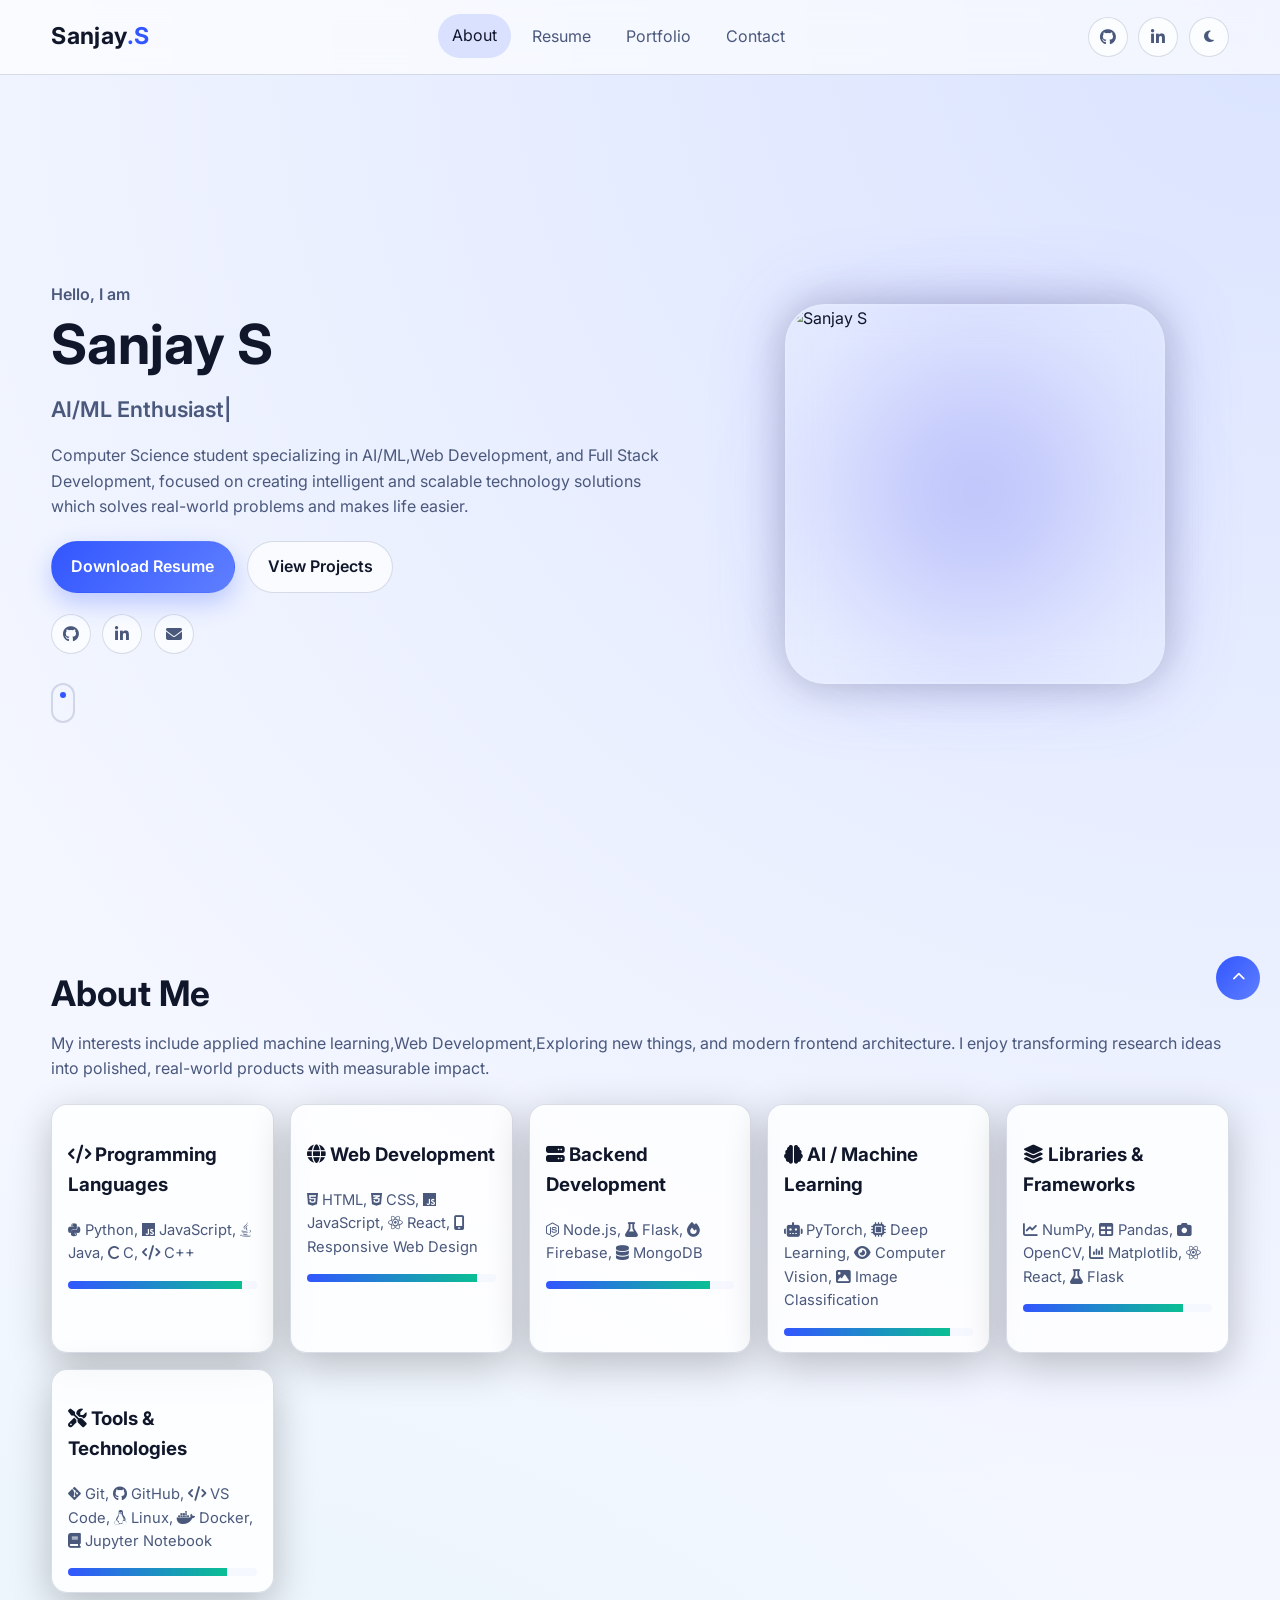
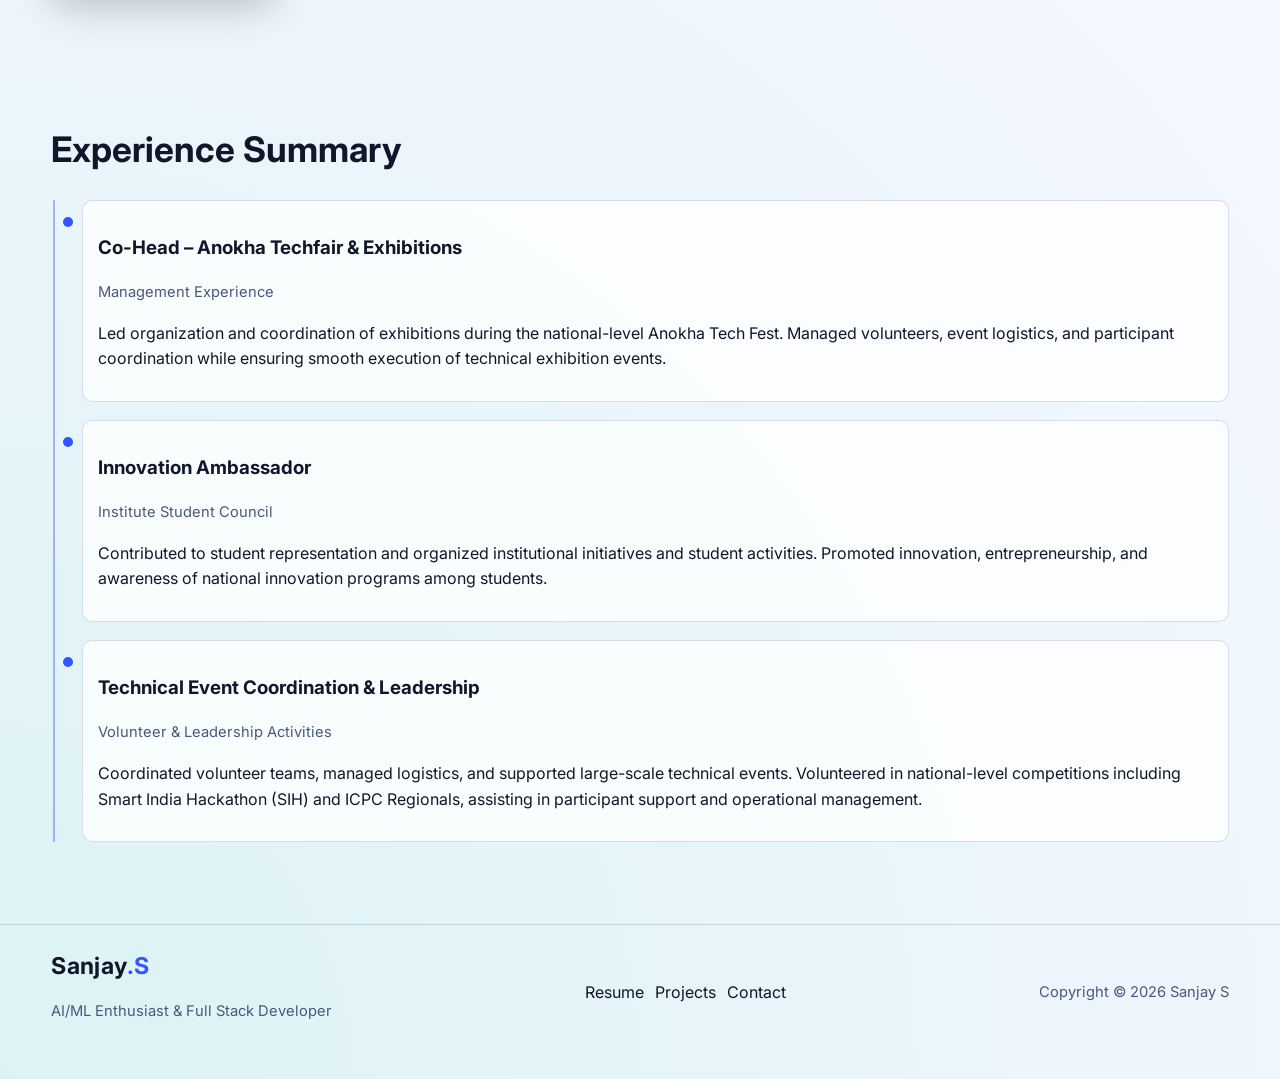
==== commit da1e27c4: "Removed the blog thing out of the portfolio" ====
--- a/index.html
+++ b/index.html
@@ -37,7 +37,7 @@
           <li><a href="#about">About</a></li>
           <li><a href="pages/resume.html">Resume</a></li>
           <li><a href="pages/portfolio.html">Portfolio</a></li>
-          <li><a href="pages/blog.html">Blogs</a></li>
+
           <li><a href="pages/contact.html">Contact</a></li>
         </ul>
         <div class="nav-actions">
@@ -293,7 +293,7 @@
         <div class="social-row">
           <a href="pages/resume.html">Resume</a>
           <a href="pages/portfolio.html">Projects</a>
-          <a href="pages/blog.html">Blogs</a>
+
           <a href="pages/contact.html">Contact</a>
         </div>
         <p class="meta">Copyright &copy; <span data-year></span> Sanjay S</p>
--- a/style.css
+++ b/style.css
@@ -132,22 +132,190 @@
   }
 }
 
+/* Certificate Card */
 .certificate-card {
   overflow: hidden;
   transition: transform 0.3s ease;
+  height: 100%;
 }
 
 .certificate-card:hover {
-  transform: translateY(-8px);
-}
-
+  transform: translateY(-6px);
+}
+
+/* Certificate Image Container */
+.certificate-container {
+  position: relative;
+  overflow: hidden;
+  border-radius: 12px;
+}
+
+/* Certificate Image */
 .certificate-image {
   width: 100%;
   height: 220px;
   object-fit: cover;
   border-radius: 12px;
-  margin-bottom: 15px;
-  border: 2px solid rgba(255, 255, 255, 0.1);
+  transition: transform 0.3s ease;
+}
+
+/* Hover Overlay */
+.certificate-hover {
+  position: absolute;
+  bottom: 15px;
+  left: 50%;
+  transform: translateX(-50%);
+  background: rgba(0, 0, 0, 0.7);
+  color: white;
+  padding: 10px 18px;
+  border-radius: 30px;
+  font-size: 14px;
+  font-weight: 600;
+  opacity: 0;
+  transition: all 0.3s ease;
+  pointer-events: none;
+  white-space: nowrap;
+}
+
+/* Hover Effects */
+.certificate-container:hover .certificate-hover {
+  opacity: 1;
+  bottom: 25px;
+}
+
+.certificate-container:hover .certificate-image {
+  transform: scale(1.03);
+}
+
+/* Remove Link Underline */
+.certificate-link {
+  text-decoration: none;
+}
+
+/* Better Text Alignment */
+.certificate-card h3 {
+  margin-top: 16px;
+  line-height: 1.4;
+}
+
+.certificate-card .meta {
+  line-height: 1.6;
+}
+/* Certificate Grid */
+.certificate-grid {
+  display: grid;
+  grid-template-columns: repeat(4, 1fr);
+  gap: 24px;
+}
+
+/* Responsive */
+@media (max-width: 1200px) {
+  .certificate-grid {
+    grid-template-columns: repeat(3, 1fr);
+  }
+}
+
+@media (max-width: 900px) {
+  .certificate-grid {
+    grid-template-columns: repeat(2, 1fr);
+  }
+}
+
+@media (max-width: 600px) {
+  .certificate-grid {
+    grid-template-columns: 1fr;
+  }
+}
+
+/* ================= RESEARCH GRID ================= */
+
+.research-grid {
+  display: grid;
+  grid-template-columns: repeat(2, 1fr);
+  gap: 24px;
+}
+
+/* ================= RESPONSIVE ================= */
+
+@media (max-width: 900px) {
+  .research-grid {
+    grid-template-columns: 1fr;
+  }
+}
+
+/* ================= RESEARCH CARD ================= */
+
+.research-card {
+  overflow: hidden;
+  transition: transform 0.3s ease;
+  height: 100%;
+}
+
+.research-card:hover {
+  transform: translateY(-6px);
+}
+
+/* ================= RESEARCH CONTAINER ================= */
+
+.research-container {
+  position: relative;
+  overflow: hidden;
+  border-radius: 12px;
+}
+
+/* ================= RESEARCH IMAGE ================= */
+
+.research-image {
+  width: 100%;
+  height: 260px;
+  object-fit: cover;
+  border-radius: 12px;
+  transition: transform 0.3s ease;
+}
+
+/* ================= HOVER EFFECT ================= */
+
+.research-hover {
+  position: absolute;
+  bottom: 15px;
+  left: 50%;
+  transform: translateX(-50%);
+  background: rgba(0, 0, 0, 0.7);
+  color: white;
+  padding: 10px 18px;
+  border-radius: 30px;
+  font-size: 14px;
+  font-weight: 600;
+  opacity: 0;
+  transition: all 0.3s ease;
+  pointer-events: none;
+  white-space: nowrap;
+}
+
+.research-container:hover .research-hover {
+  opacity: 1;
+  bottom: 25px;
+}
+
+.research-container:hover .research-image {
+  transform: scale(1.03);
+}
+
+/* ================= LINK ================= */
+
+.research-link {
+  text-decoration: none;
+}
+
+/* ================= TEXT ================= */
+
+.research-card h3 {
+  margin-top: 16px;
+  line-height: 1.5;
+}
+
+.research-card .meta {
+  line-height: 1.6;
 }
 
 body[data-theme="dark"] {
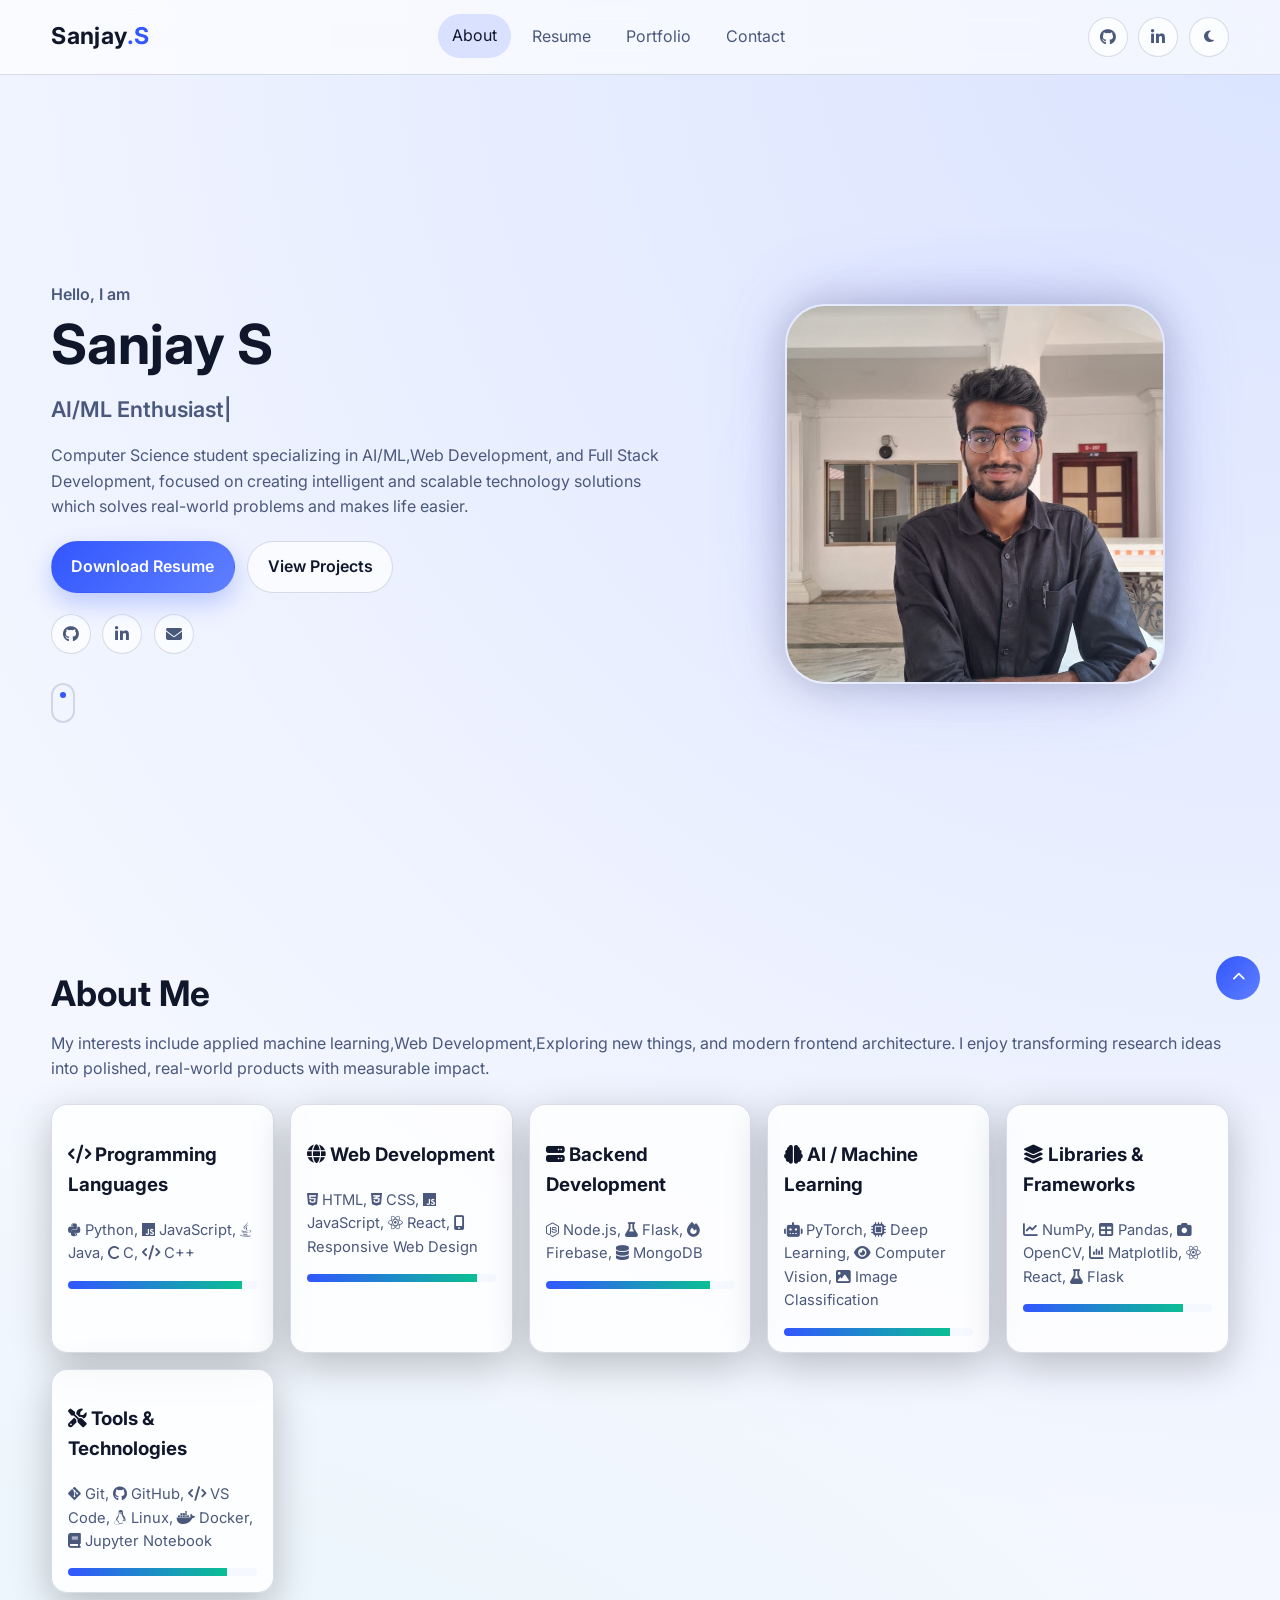
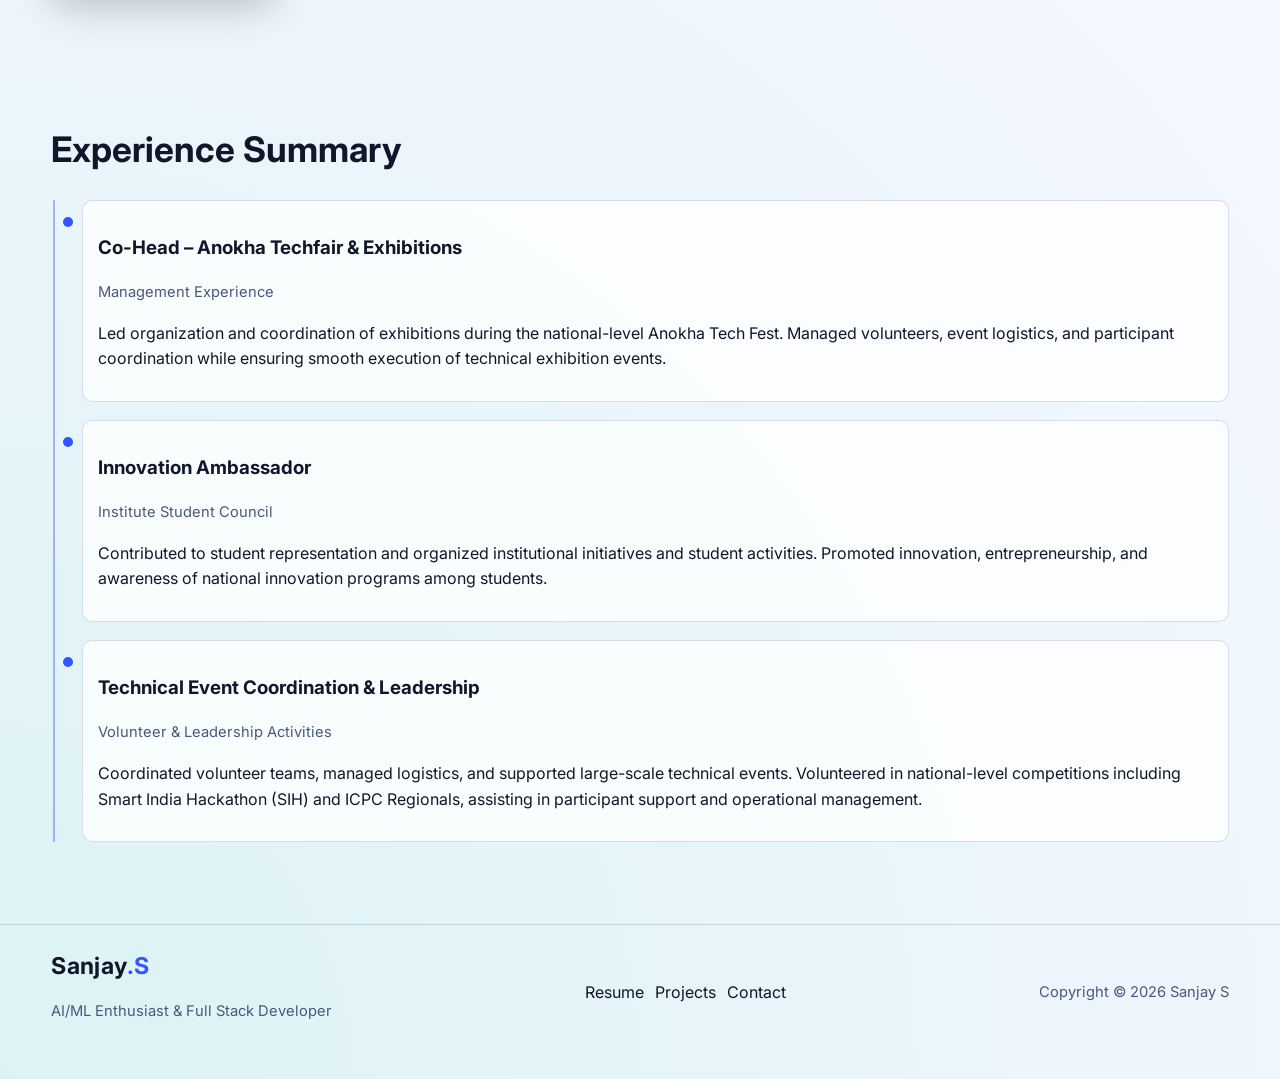
==== commit fd516eee: "Profile change" ====
--- a/index.html
+++ b/index.html
@@ -137,7 +137,7 @@
             <div class="profile-image-glow"></div>
 
             <div class="profile-image-box">
-              <img src="assets/images/Profile_Pic.JPG" alt="Sanjay S" />
+              <img src="assets/images/Sanjay_proj.jpeg" alt="Sanjay S" />
             </div>
           </div>
         </div>
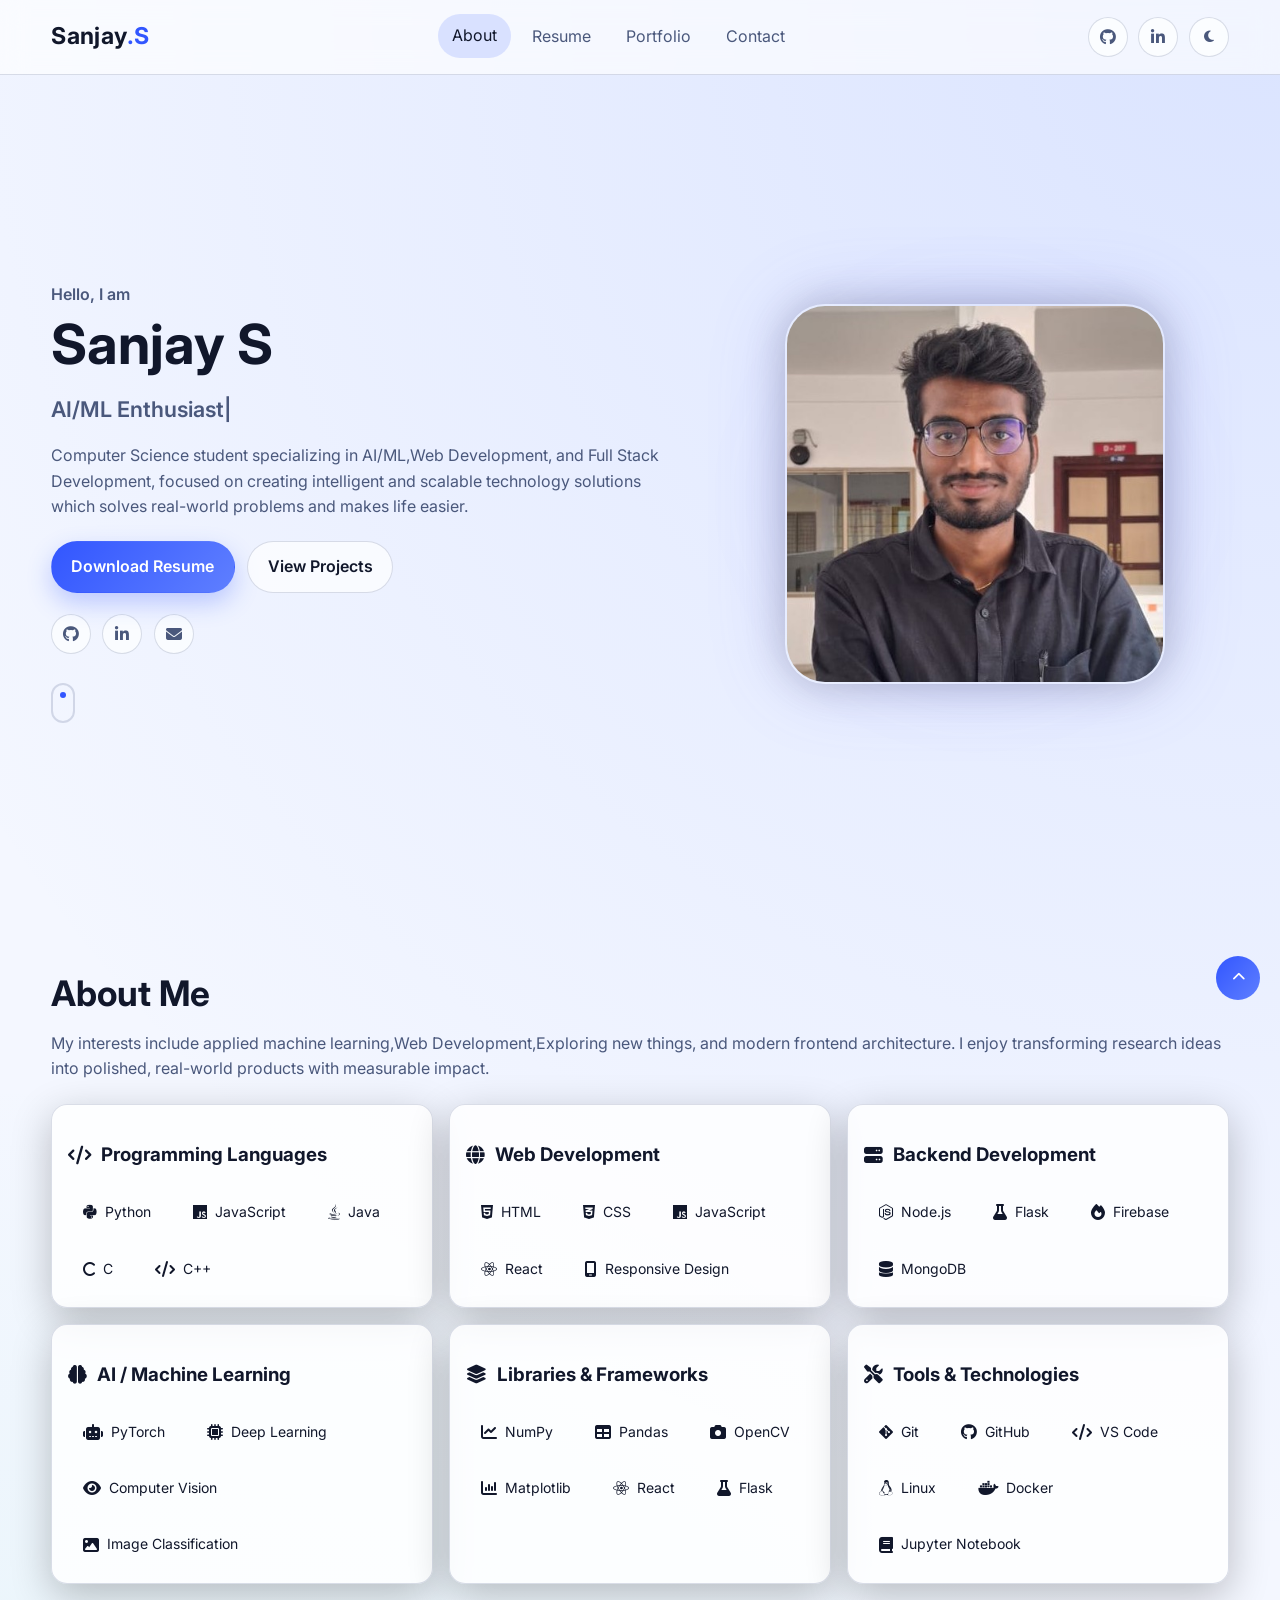
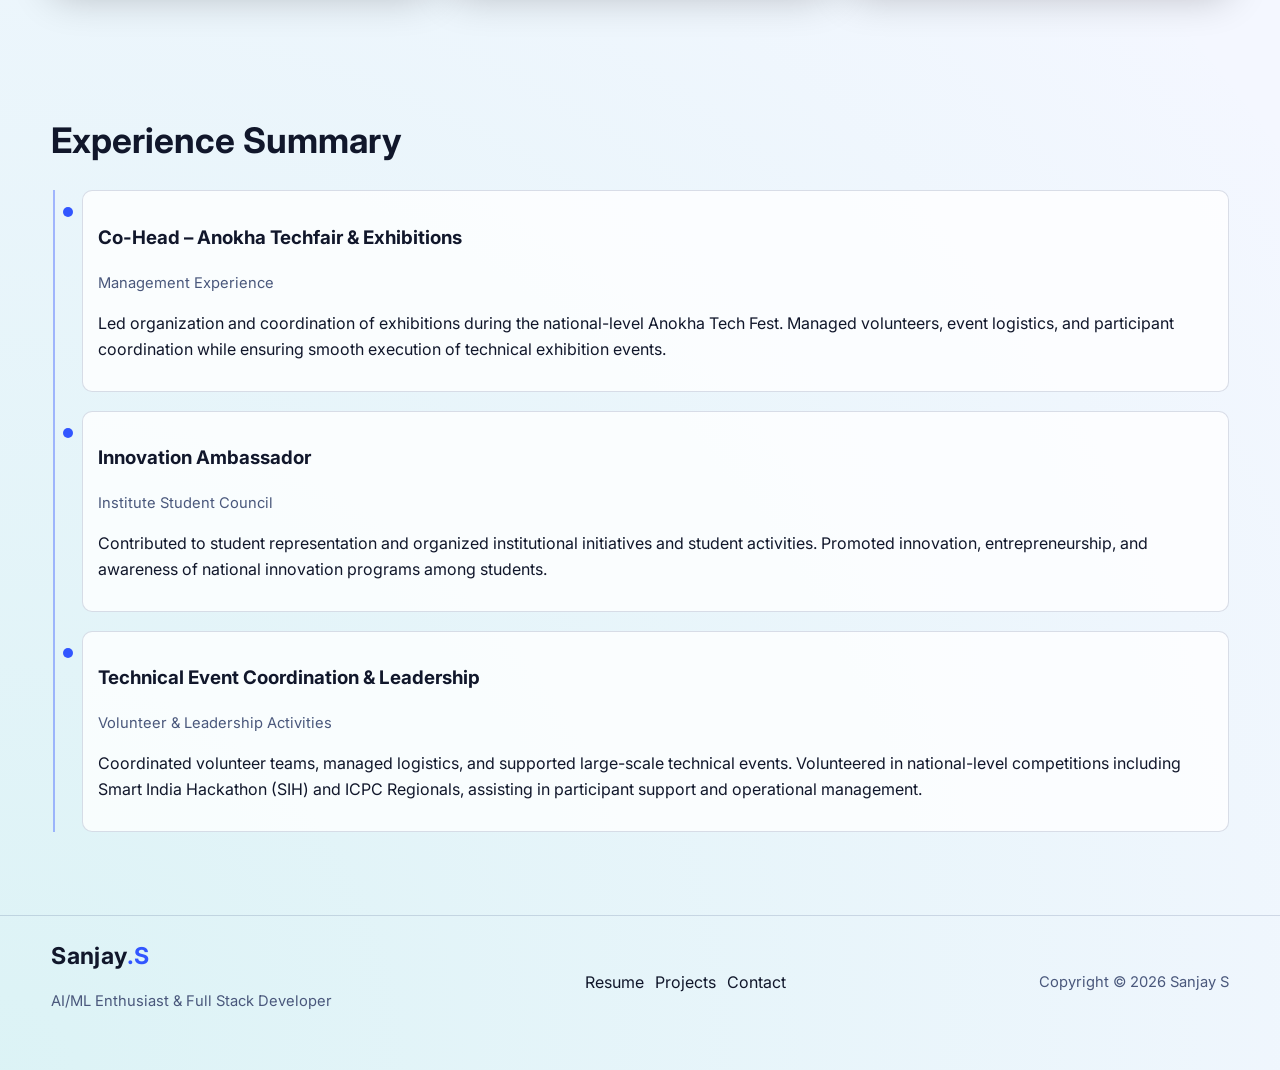
==== commit 3cbfa198: "changed the about me section out there" ====
--- a/index.html
+++ b/index.html
@@ -151,93 +151,214 @@
           enjoy transforming research ideas into polished, real-world products
           with measurable impact.
         </p>
-        <div class="grid skills-grid">
-          <article class="card">
-            <h3><i class="fa-solid fa-code"></i> Programming Languages</h3>
-            <p class="meta">
-              <i class="fa-brands fa-python"></i> Python,
-              <i class="fa-brands fa-js"></i> JavaScript,
-              <i class="fa-brands fa-java"></i> Java,
-              <i class="fa-solid fa-c"></i> C,
-              <i class="fa-solid fa-code"></i> C++
-            </p>
-            <div class="skill-bar">
-              <div class="skill-fill" data-width="92%"></div>
-            </div>
-          </article>
-
-          <article class="card">
-            <h3><i class="fa-solid fa-globe"></i> Web Development</h3>
-            <p class="meta">
-              <i class="fa-brands fa-html5"></i> HTML,
-              <i class="fa-brands fa-css3-alt"></i> CSS,
-              <i class="fa-brands fa-js"></i> JavaScript,
-              <i class="fa-brands fa-react"></i> React,
-              <i class="fa-solid fa-mobile-screen"></i> Responsive Web Design
-            </p>
-            <div class="skill-bar">
-              <div class="skill-fill" data-width="90%"></div>
-            </div>
-          </article>
-
-          <article class="card">
-            <h3><i class="fa-solid fa-server"></i> Backend Development</h3>
-            <p class="meta">
-              <i class="fa-brands fa-node-js"></i> Node.js,
-              <i class="fa-solid fa-flask"></i> Flask,
-              <i class="fa-solid fa-fire"></i> Firebase,
-              <i class="fa-solid fa-database"></i> MongoDB
-            </p>
-            <div class="skill-bar">
-              <div class="skill-fill" data-width="87%"></div>
-            </div>
-          </article>
-
-          <article class="card">
-            <h3><i class="fa-solid fa-brain"></i> AI / Machine Learning</h3>
-            <p class="meta">
-              <i class="fa-solid fa-robot"></i> PyTorch,
-              <i class="fa-solid fa-microchip"></i> Deep Learning,
-              <i class="fa-solid fa-eye"></i> Computer Vision,
-              <i class="fa-solid fa-image"></i> Image Classification
-            </p>
-            <div class="skill-bar">
-              <div class="skill-fill" data-width="88%"></div>
-            </div>
-          </article>
-
-          <article class="card">
-            <h3>
-              <i class="fa-solid fa-layer-group"></i> Libraries & Frameworks
-            </h3>
-            <p class="meta">
-              <i class="fa-solid fa-chart-line"></i> NumPy,
-              <i class="fa-solid fa-table"></i> Pandas,
-              <i class="fa-solid fa-camera"></i> OpenCV,
-              <i class="fa-solid fa-chart-column"></i> Matplotlib,
-              <i class="fa-brands fa-react"></i> React,
-              <i class="fa-solid fa-flask"></i> Flask
-            </p>
-            <div class="skill-bar">
-              <div class="skill-fill" data-width="85%"></div>
-            </div>
-          </article>
-
-          <article class="card">
-            <h3>
-              <i class="fa-solid fa-screwdriver-wrench"></i> Tools &
-              Technologies
-            </h3>
-            <p class="meta">
-              <i class="fa-brands fa-git-alt"></i> Git,
-              <i class="fa-brands fa-github"></i> GitHub,
-              <i class="fa-solid fa-code"></i> VS Code,
-              <i class="fa-brands fa-linux"></i> Linux,
-              <i class="fa-brands fa-docker"></i> Docker,
-              <i class="fa-solid fa-book"></i> Jupyter Notebook
-            </p>
-            <div class="skill-bar">
-              <div class="skill-fill" data-width="84%"></div>
+        <div class="grid modern-skills-grid">
+          <!-- Programming Languages -->
+          <article class="card modern-skill-card">
+            <h3>
+              <i class="fa-solid fa-code"></i>
+              Programming Languages
+            </h3>
+
+            <div class="skills-icons">
+              <span>
+                <i class="fa-brands fa-python"></i>
+                Python
+              </span>
+
+              <span>
+                <i class="fa-brands fa-js"></i>
+                JavaScript
+              </span>
+
+              <span>
+                <i class="fa-brands fa-java"></i>
+                Java
+              </span>
+
+              <span>
+                <i class="fa-solid fa-c"></i>
+                C
+              </span>
+
+              <span>
+                <i class="fa-solid fa-code"></i>
+                C++
+              </span>
+            </div>
+          </article>
+
+          <!-- Web Development -->
+          <article class="card modern-skill-card">
+            <h3>
+              <i class="fa-solid fa-globe"></i>
+              Web Development
+            </h3>
+
+            <div class="skills-icons">
+              <span>
+                <i class="fa-brands fa-html5"></i>
+                HTML
+              </span>
+
+              <span>
+                <i class="fa-brands fa-css3-alt"></i>
+                CSS
+              </span>
+
+              <span>
+                <i class="fa-brands fa-js"></i>
+                JavaScript
+              </span>
+
+              <span>
+                <i class="fa-brands fa-react"></i>
+                React
+              </span>
+
+              <span>
+                <i class="fa-solid fa-mobile-screen"></i>
+                Responsive Design
+              </span>
+            </div>
+          </article>
+
+          <!-- Backend -->
+          <article class="card modern-skill-card">
+            <h3>
+              <i class="fa-solid fa-server"></i>
+              Backend Development
+            </h3>
+
+            <div class="skills-icons">
+              <span>
+                <i class="fa-brands fa-node-js"></i>
+                Node.js
+              </span>
+
+              <span>
+                <i class="fa-solid fa-flask"></i>
+                Flask
+              </span>
+
+              <span>
+                <i class="fa-solid fa-fire"></i>
+                Firebase
+              </span>
+
+              <span>
+                <i class="fa-solid fa-database"></i>
+                MongoDB
+              </span>
+            </div>
+          </article>
+
+          <!-- AI / ML -->
+          <article class="card modern-skill-card">
+            <h3>
+              <i class="fa-solid fa-brain"></i>
+              AI / Machine Learning
+            </h3>
+
+            <div class="skills-icons">
+              <span>
+                <i class="fa-solid fa-robot"></i>
+                PyTorch
+              </span>
+
+              <span>
+                <i class="fa-solid fa-microchip"></i>
+                Deep Learning
+              </span>
+
+              <span>
+                <i class="fa-solid fa-eye"></i>
+                Computer Vision
+              </span>
+
+              <span>
+                <i class="fa-solid fa-image"></i>
+                Image Classification
+              </span>
+            </div>
+          </article>
+
+          <!-- Libraries -->
+          <article class="card modern-skill-card">
+            <h3>
+              <i class="fa-solid fa-layer-group"></i>
+              Libraries & Frameworks
+            </h3>
+
+            <div class="skills-icons">
+              <span>
+                <i class="fa-solid fa-chart-line"></i>
+                NumPy
+              </span>
+
+              <span>
+                <i class="fa-solid fa-table"></i>
+                Pandas
+              </span>
+
+              <span>
+                <i class="fa-solid fa-camera"></i>
+                OpenCV
+              </span>
+
+              <span>
+                <i class="fa-solid fa-chart-column"></i>
+                Matplotlib
+              </span>
+
+              <span>
+                <i class="fa-brands fa-react"></i>
+                React
+              </span>
+
+              <span>
+                <i class="fa-solid fa-flask"></i>
+                Flask
+              </span>
+            </div>
+          </article>
+
+          <!-- Tools -->
+          <article class="card modern-skill-card">
+            <h3>
+              <i class="fa-solid fa-screwdriver-wrench"></i>
+              Tools & Technologies
+            </h3>
+
+            <div class="skills-icons">
+              <span>
+                <i class="fa-brands fa-git-alt"></i>
+                Git
+              </span>
+
+              <span>
+                <i class="fa-brands fa-github"></i>
+                GitHub
+              </span>
+
+              <span>
+                <i class="fa-solid fa-code"></i>
+                VS Code
+              </span>
+
+              <span>
+                <i class="fa-brands fa-linux"></i>
+                Linux
+              </span>
+
+              <span>
+                <i class="fa-brands fa-docker"></i>
+                Docker
+              </span>
+
+              <span>
+                <i class="fa-solid fa-book"></i>
+                Jupyter Notebook
+              </span>
             </div>
           </article>
         </div>
--- a/style.css
+++ b/style.css
@@ -316,6 +316,89 @@
 
 .research-card .meta {
   line-height: 1.6;
+}
+/* ================= MODERN SKILLS GRID ================= */
+
+.modern-skills-grid {
+  display: grid;
+  grid-template-columns: repeat(3, 1fr);
+  gap: 24px;
+}
+
+/* ================= RESPONSIVE ================= */
+
+@media (max-width: 1000px) {
+  .modern-skills-grid {
+    grid-template-columns: repeat(2, 1fr);
+  }
+}
+
+@media (max-width: 650px) {
+  .modern-skills-grid {
+    grid-template-columns: 1fr;
+  }
+}
+
+/* ================= SKILL CARD ================= */
+
+.modern-skill-card {
+  padding: 24px;
+  transition: transform 0.3s ease;
+}
+
+.modern-skill-card:hover {
+  transform: translateY(-6px);
+}
+
+/* ================= TITLE ================= */
+
+.modern-skill-card h3 {
+  display: flex;
+  align-items: center;
+  gap: 10px;
+  margin-bottom: 20px;
+}
+
+/* ================= SKILL ICONS ================= */
+
+.skills-icons {
+  display: flex;
+  flex-wrap: wrap;
+  gap: 12px;
+}
+
+/* ================= SKILL TAG ================= */
+
+.skills-icons span {
+  display: flex;
+  align-items: center;
+  gap: 8px;
+
+  padding: 10px 14px;
+
+  border-radius: 30px;
+
+  background: rgba(255, 255, 255, 0.06);
+
+  border: 1px solid rgba(255, 255, 255, 0.08);
+
+  font-size: 14px;
+
+  transition: all 0.3s ease;
+}
+
+/* ================= HOVER EFFECT ================= */
+
+.skills-icons span:hover {
+  transform: translateY(-3px) scale(1.04);
+
+  background: rgba(255, 255, 255, 0.12);
+}
+
+/* ================= ICONS ================= */
+
+.skills-icons i {
+  font-size: 16px;
 }
 
 body[data-theme="dark"] {
